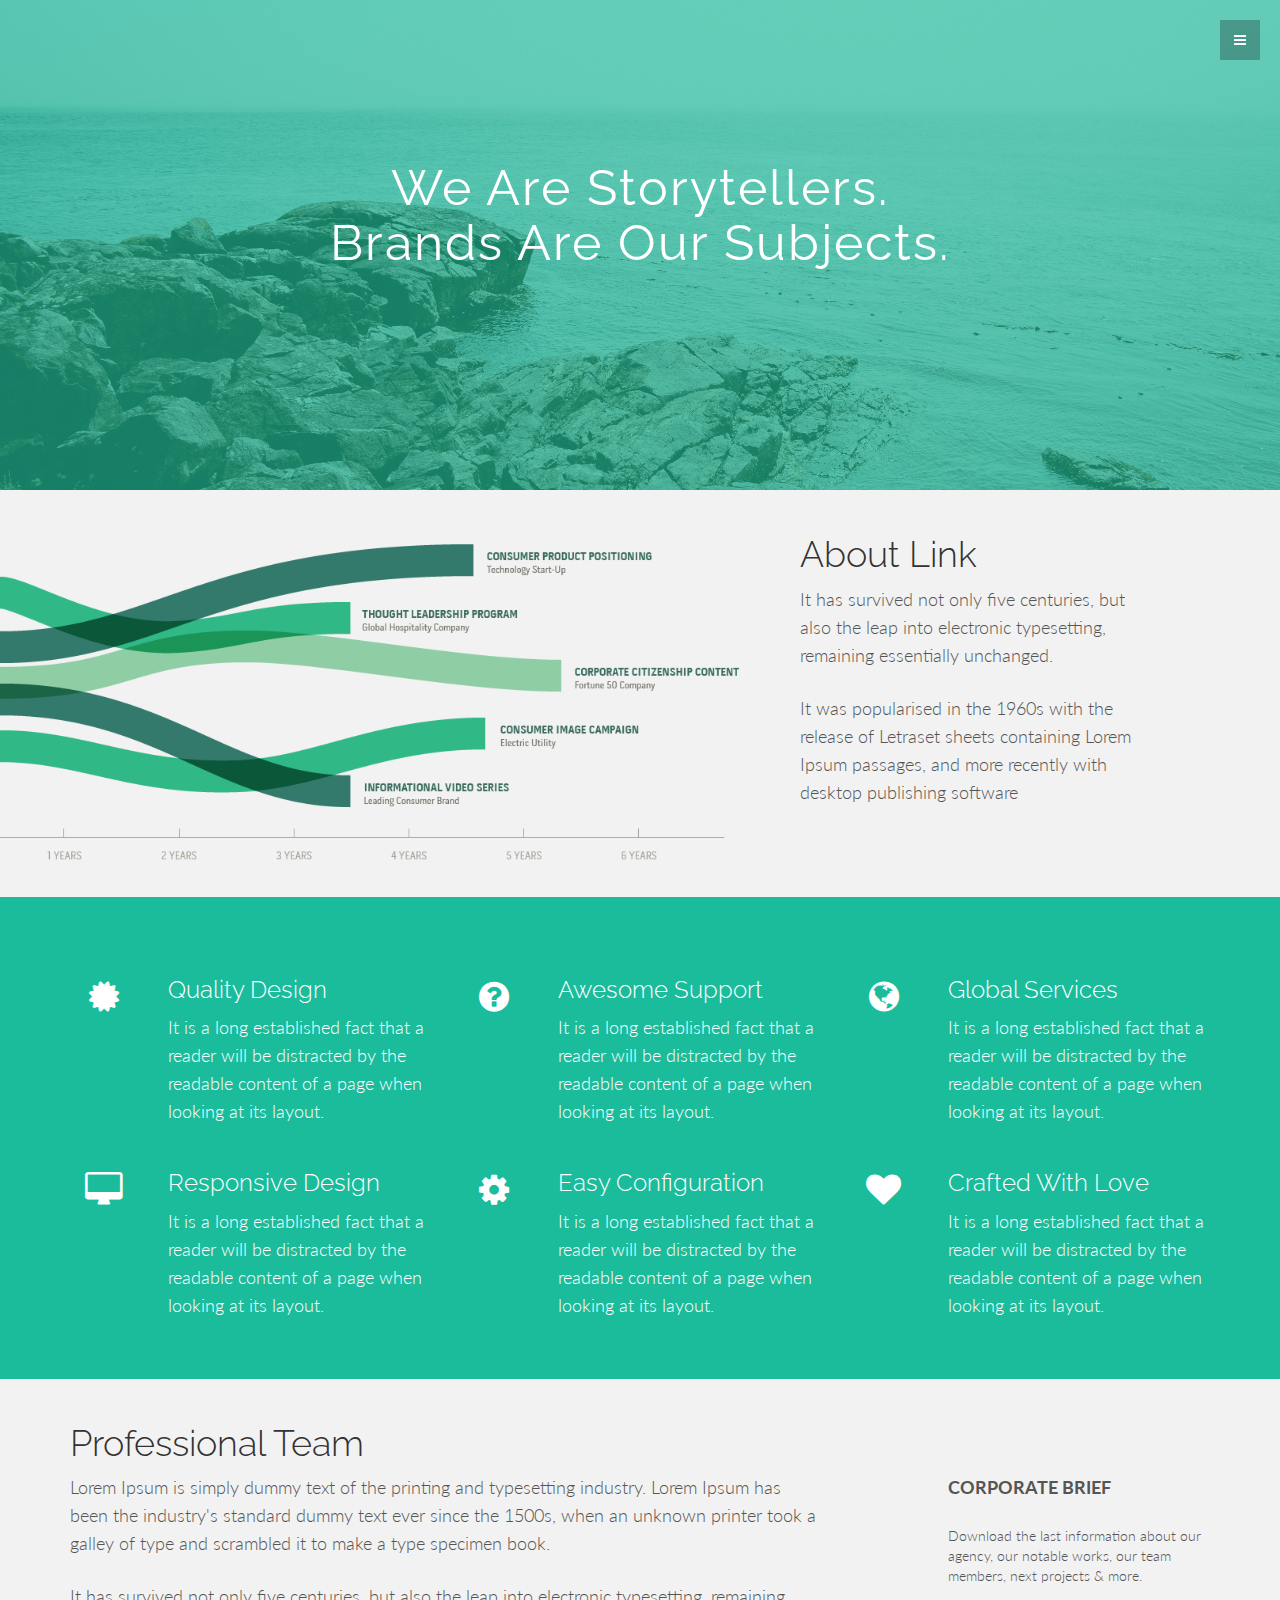
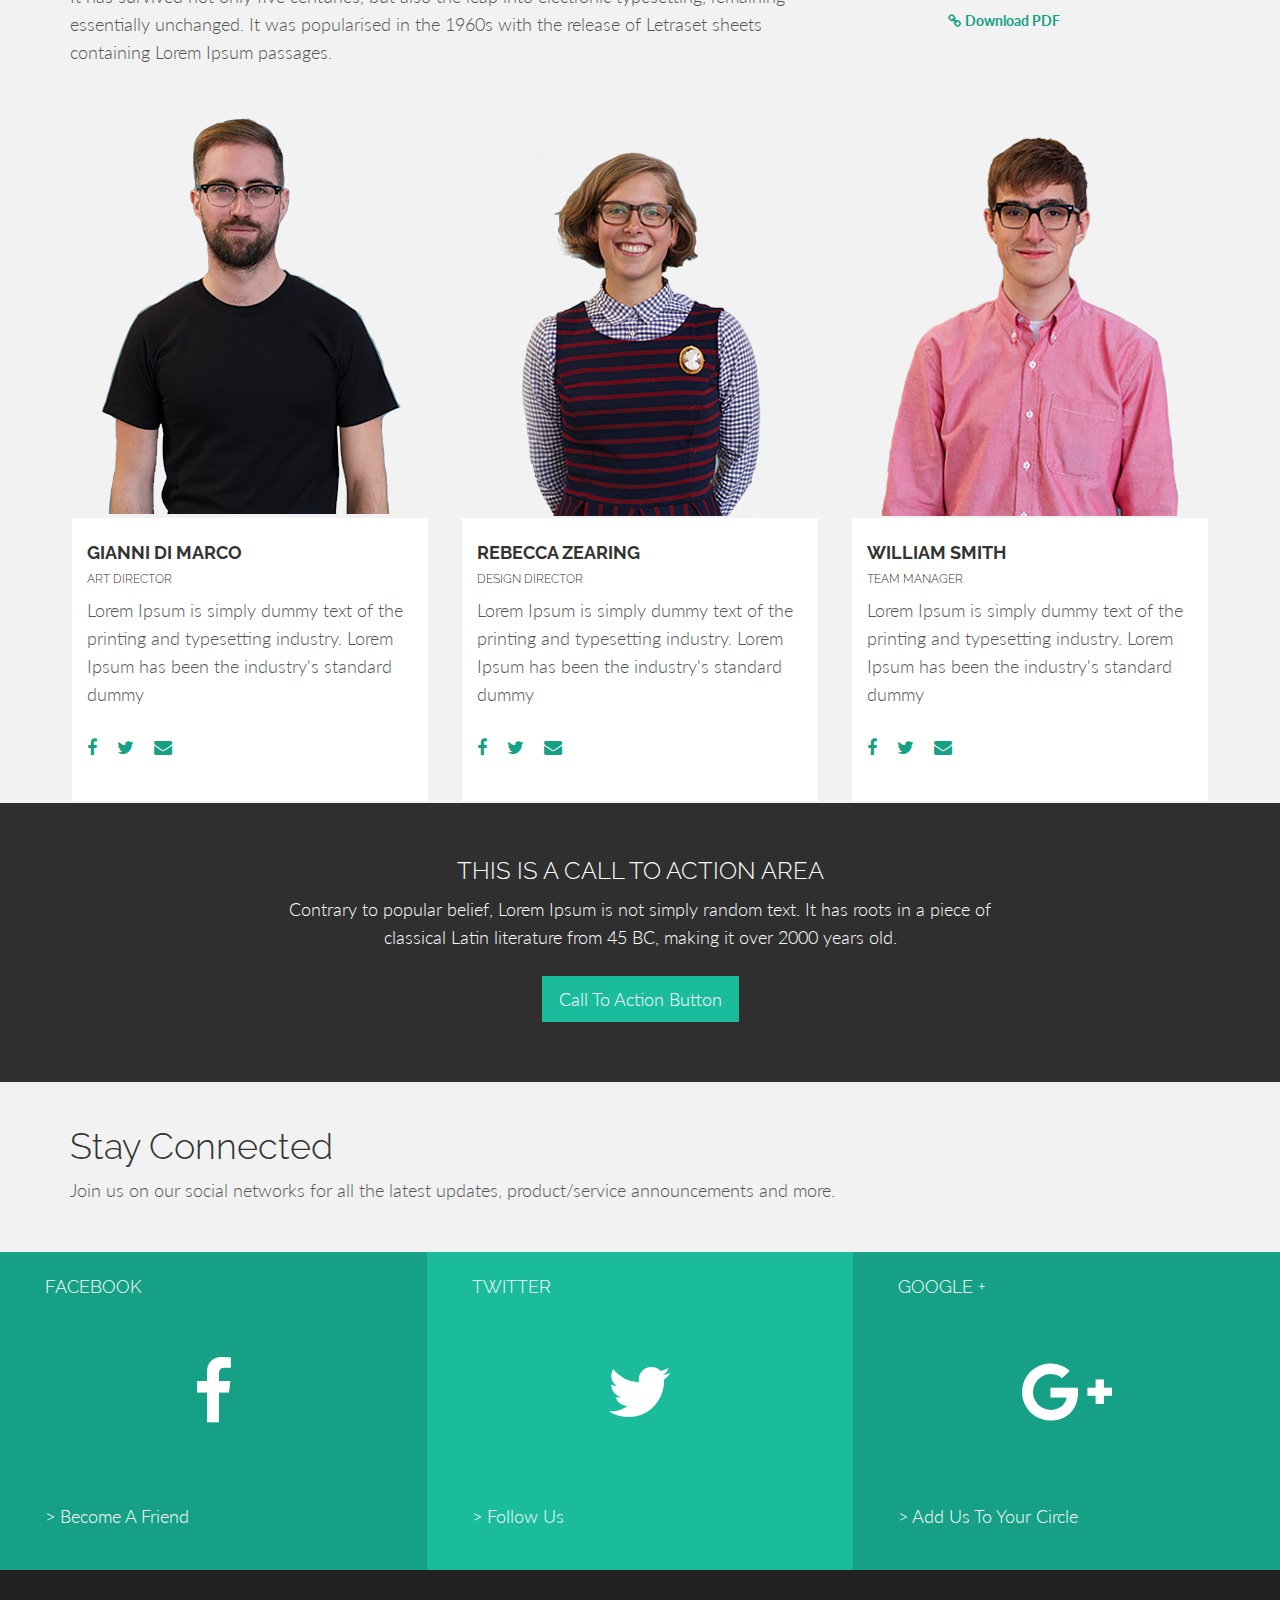
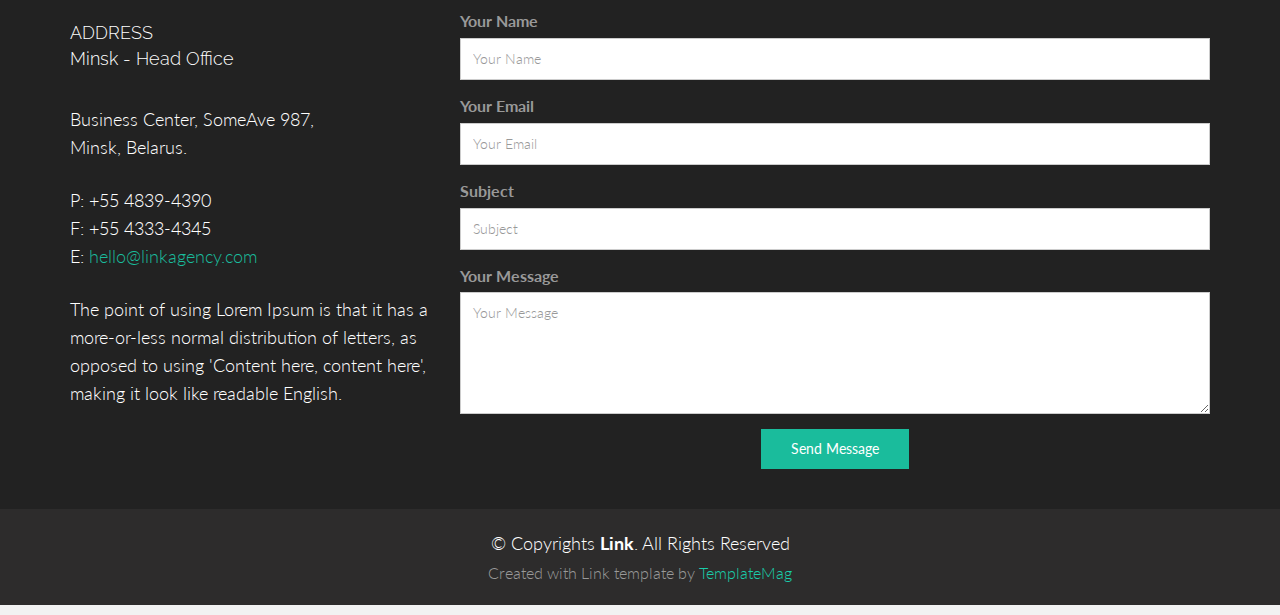
==== about.html @ 1af66af8 "テンプレート" ====
<!DOCTYPE html>
<html lang="en">
<head>
  <meta charset="utf-8">
  <title>Link - Bootstrap Agency Template</title>
  <meta content="width=device-width, initial-scale=1.0" name="viewport">
  <meta content="" name="keywords">
  <meta content="" name="description">

  <!-- Favicons -->
  <link href="img/favicon.png" rel="icon">
  <link href="img/apple-touch-icon.png" rel="apple-touch-icon">

  <!-- Google Fonts -->
  <link href="https://fonts.googleapis.com/css?family=Lato:300,400,700,300italic,400italic|Raleway:400,300,700" rel="stylesheet">

  <!-- Bootstrap CSS File -->
  <link href="lib/bootstrap/css/bootstrap.min.css" rel="stylesheet">

  <!-- Libraries CSS Files -->
  <link href="lib/font-awesome/css/font-awesome.min.css" rel="stylesheet">

  <!-- Main Stylesheet File -->
  <link href="css/style.css" rel="stylesheet">

  <!-- =======================================================
    Template Name: Link
    Template URL: https://templatemag.com/link-bootstrap-agency-template/
    Author: TemplateMag.com
    License: https://templatemag.com/license/
  ======================================================= -->
</head>

<body>

  <!-- Menu -->
  <nav class="menu" id="theMenu">
    <div class="menu-wrap">
      <h1 class="logo"><a href="index.html#home">LINK</a></h1>
      <i class="fa fa-arrow-right menu-close"></i>
      <a href="index.html">Home</a>
      <a href="services.html">Services</a>
      <a href="portfolio.html">Portfolio</a>
      <a href="about.html">About</a>
      <a href="#contact" class="smoothscroll">Contact</a>
      <a href="#"><i class="fa fa-facebook"></i></a>
      <a href="#"><i class="fa fa-twitter"></i></a>
      <a href="#"><i class="fa fa-dribbble"></i></a>
      <a href="#"><i class="fa fa-envelope"></i></a>
    </div>

    <!-- Menu button -->
    <div id="menuToggle"><i class="fa fa-bars"></i></div>
  </nav>

  <!-- MAIN IMAGE SECTION -->
  <div id="aboutwrap">
    <div class="container">
      <div class="row">
        <div class="col-lg-8 col-lg-offset-2">
          <h2>We Are Storytellers.<br/>
						Brands Are Our Subjects.
					</h2>
        </div>
      </div>
      <!-- row -->
    </div>
    <!-- /container -->
  </div>
  <!-- /aboutwrap -->

  <!-- CHART IMAGE SECTION -->
  <div id="chartwrap">
    <div class="container">
      <div class="row mt">
        <div class="col-lg-8 chart hidden-sm hidden-xs">
          <img class="img-responsive" src="img/chart.png" alt="">
        </div>
        <!-- col-lg-8 -->

        <div class="col-lg-4">
          <h1>About Link</h1>
          <p>It has survived not only five centuries, but also the leap into electronic typesetting, remaining essentially unchanged.</p>
          <p>It was popularised in the 1960s with the release of Letraset sheets containing Lorem Ipsum passages, and more recently with desktop publishing software</p>
        </div>
        <!-- col-lg-4 -->
      </div>
      <!-- /row -->
    </div>
    <!-- /.container -->
  </div>
  <!-- chartwrap -->

  <!-- SERVICES SECTION -->
  <div id="services">
    <div class="container">
      <div class="row mt">
        <!-- Srvice 1 -->
        <div class="col-lg-1 centered">
          <i class="fa fa-certificate"></i>
        </div>
        <div class="col-lg-3">
          <h3>Quality Design</h3>
          <p>It is a long established fact that a reader will be distracted by the readable content of a page when looking at its layout.</p>
        </div>

        <!-- Srvice 2 -->
        <div class="col-lg-1 centered">
          <i class="fa fa-question-circle"></i>
        </div>
        <div class="col-lg-3">
          <h3>Awesome Support</h3>
          <p>It is a long established fact that a reader will be distracted by the readable content of a page when looking at its layout.</p>
        </div>

        <!-- Srvice 3 -->
        <div class="col-lg-1 centered">
          <i class="fa fa-globe"></i>
        </div>
        <div class="col-lg-3">
          <h3>Global Services</h3>
          <p>It is a long established fact that a reader will be distracted by the readable content of a page when looking at its layout.</p>
        </div>

        <!-- Srvice 4 -->
        <div class="col-lg-1 centered">
          <i class="fa fa-desktop"></i>
        </div>
        <div class="col-lg-3">
          <h3>Responsive Design</h3>
          <p>It is a long established fact that a reader will be distracted by the readable content of a page when looking at its layout.</p>
        </div>

        <!-- Srvice 5 -->
        <div class="col-lg-1 centered">
          <i class="fa fa-cog"></i>
        </div>
        <div class="col-lg-3">
          <h3>Easy Configuration</h3>
          <p>It is a long established fact that a reader will be distracted by the readable content of a page when looking at its layout.</p>
        </div>

        <!-- Srvice 6 -->
        <div class="col-lg-1 centered">
          <i class="fa fa-heart"></i>
        </div>
        <div class="col-lg-3">
          <h3>Crafted With Love</h3>
          <p>It is a long established fact that a reader will be distracted by the readable content of a page when looking at its layout.</p>
        </div>

      </div>
      <!-- row -->
    </div>
    <!-- container -->
  </div>
  <!-- services section -->


  <!-- TEAM INTRODUCTION -->
  <div class="container">
    <div class="row mt">
      <div class="col-lg-8">
        <h1>Professional Team</h1>
      </div>
      <div class="col-lg-4"></div>
    </div>
    <!-- row -->
    <div class="row">
      <div class="col-lg-8">
        <p>Lorem Ipsum is simply dummy text of the printing and typesetting industry. Lorem Ipsum has been the industry's standard dummy text ever since the 1500s, when an unknown printer took a galley of type and scrambled it to make a type specimen book.</p>
        <p>It has survived not only five centuries, but also the leap into electronic typesetting, remaining essentially unchanged. It was popularised in the 1960s with the release of Letraset sheets containing Lorem Ipsum passages.</p>
      </div>
      <div class="col-lg-3 col-lg-offset-1">
        <p><b>CORPORATE BRIEF</b></p>
        <p class="tm">Download the last information about our agency, our notable works, our team members, next projects & more.</p>
        <p class="tm"><a href="#"><i class="fa fa-link"></i> <b>Download PDF</b></a></p>
      </div>
    </div>

  </div>
  <!-- container -->

  <!-- TEAM MEMBERS -->
  <div class="container">
    <div class="row mt centered">
      <div class="col-lg-4">
        <img src="img/team/gianni.png" alt="Gianni">
        <div class="cardinfo">
          <h4><b>GIANNI DI MARCO</b></h4>
          <h6>ART DIRECTOR</h6>
          <p>Lorem Ipsum is simply dummy text of the printing and typesetting industry. Lorem Ipsum has been the industry's standard dummy</p>
          <p><a href="#"><i class="fa fa-facebook"></i></a><a href="#"><i class="fa fa-twitter"></i></a><a href="#"><i class="fa fa-envelope"></i></a></p>
        </div>
      </div>
      <div class="col-lg-4">
        <img src="img/team/rebecca.png" alt="Rebecca">
        <div class="cardinfo">
          <h4><b>REBECCA ZEARING</b></h4>
          <h6>DESIGN DIRECTOR</h6>
          <p>Lorem Ipsum is simply dummy text of the printing and typesetting industry. Lorem Ipsum has been the industry's standard dummy</p>
          <p><a href="#"><i class="fa fa-facebook"></i></a><a href="#"><i class="fa fa-twitter"></i></a><a href="#"><i class="fa fa-envelope"></i></a></p>
        </div>
      </div>
      <div class="col-lg-4">
        <img src="img/team/william.png" alt="Gianni">
        <div class="cardinfo">
          <h4><b>WILLIAM SMITH</b></h4>
          <h6>TEAM MANAGER</h6>
          <p>Lorem Ipsum is simply dummy text of the printing and typesetting industry. Lorem Ipsum has been the industry's standard dummy</p>
          <p><a href="#"><i class="fa fa-facebook"></i></a><a href="#"><i class="fa fa-twitter"></i></a><a href="#"><i class="fa fa-envelope"></i></a></p>
        </div>
      </div>
    </div>
    <!-- row -->
  </div>
  <!-- container -->




  <!-- CALL TO ACTION -->
  <div id="call">
    <div class="container">
      <div class="row">
        <h3>THIS IS A CALL TO ACTION AREA</h3>
        <div class="col-lg-8 col-lg-offset-2">
          <p>Contrary to popular belief, Lorem Ipsum is not simply random text. It has roots in a piece of classical Latin literature from 45 BC, making it over 2000 years old.</p>
          <p><button type="button" class="btn btn-green btn-lg">Call To Action Button</button></p>
        </div>
      </div>
      <!-- row -->
    </div>
    <!-- container -->
  </div>
  <!-- Call to action -->

  <div class="container">
    <div class="row mt">
      <div class="col-lg-12">
        <h1>Stay Connected</h1>
        <p>Join us on our social networks for all the latest updates, product/service announcements and more.</p>
        <br>
      </div>
      <!-- col-lg-12 -->
    </div>
    <!-- row -->
  </div>
  <!-- container -->


  <!-- SOCIAL FOOTER --->
  <section id="contact"></section>
  <div id="sf">
    <div class="container">
      <div class="row">
        <div class="col-lg-4 dg">
          <h4 class="ml">FACEBOOK</h4>
          <p class="centered"><a href="#"><i class="fa fa-facebook"></i></a></p>
          <p class="ml">> Become A Friend</p>
        </div>
        <div class="col-lg-4 lg">
          <h4 class="ml">TWITTER</h4>
          <p class="centered"><a href="#"><i class="fa fa-twitter"></i></a></p>
          <p class="ml">> Follow Us</p>
        </div>
        <div class="col-lg-4 dg">
          <h4 class="ml">GOOGLE +</h4>
          <p class="centered"><a href="#"><i class="fa fa-google-plus"></i></a></p>
          <p class="ml">> Add Us To Your Circle</p>
        </div>
      </div>
      <!-- row -->
    </div>
    <!-- container -->
  </div>
  <!-- Social Footer -->

  <!-- CONTACT FOOTER --->
  <div id="contact-wrap">

    <div class="container">
      <div class="row">

        <div class="col-md-4">
          <h4>ADDRESS<br/>Minsk - Head Office</h4>
          <br>
          <p>
            Business Center, SomeAve 987,<br/> Minsk, Belarus.
          </p>
          <p>
            P: +55 4839-4390<br/> F: +55 4333-4345<br/> E: <a href="mailto:#">hello@linkagency.com</a>
          </p>
          <p>The point of using Lorem Ipsum is that it has a more-or-less normal distribution of letters, as opposed to using 'Content here, content here', making it look like readable English.</p>
        </div>

        <div class="col-md-8">

          <form class="contact-form php-mail-form" role="form" action="contactform/contactform.php" method="POST">

            <div class="form-group">
              <label for="contact-name">Your Name</label>
              <input type="name" name="name" class="form-control" id="contact-name" placeholder="Your Name" data-rule="minlen:4" data-msg="Please enter at least 4 chars" >
              <div class="validate"></div>
            </div>
            <div class="form-group">
              <label for="contact-email">Your Email</label>
              <input type="email" name="email" class="form-control" id="contact-email" placeholder="Your Email" data-rule="email" data-msg="Please enter a valid email">
              <div class="validate"></div>
            </div>
            <div class="form-group">
              <label for="contact-subject">Subject</label>
              <input type="text" name="subject" class="form-control" id="contact-subject" placeholder="Subject" data-rule="minlen:4" data-msg="Please enter at least 8 chars of subject">
              <div class="validate"></div>
            </div>

            <div class="form-group">
              <label for="contact-message">Your Message</label>
              <textarea class="form-control" name="message" id="contact-message" placeholder="Your Message" rows="5" data-rule="required" data-msg="Please write something for us"></textarea>
              <div class="validate"></div>
            </div>

            <div class="loading"></div>
            <div class="error-message"></div>
            <div class="sent-message">Your message has been sent. Thank you!</div>

            <div class="form-send">
              <button type="submit" class="btn btn-large">Send Message</button>
            </div>

          </form>

        </div>
      </div>
        <!-- row -->
    </div>
    <!-- container -->
  </div>
  <!-- Contact Footer -->

  <div id="copyrights">
    <div class="container">
      <p>
        &copy; Copyrights <strong>Link</strong>. All Rights Reserved
      </p>
      <div class="credits">
        <!--
          You are NOT allowed to delete the credit link to TemplateMag with free version.
          You can delete the credit link only if you bought the pro version.
          Buy the pro version with working PHP/AJAX contact form: https://templatemag.com/link-bootstrap-agency-template/
          Licensing information: https://templatemag.com/license/
        -->
        Created with Link template by <a href="https://templatemag.com/">TemplateMag</a>
      </div>
    </div>
  </div>

  <!-- JavaScript Libraries -->
  <script src="lib/jquery/jquery.min.js"></script>
  <script src="lib/bootstrap/js/bootstrap.min.js"></script>
  <script src="lib/php-mail-form/validate.js"></script>
  <script src="lib/easing/easing.min.js"></script>
  <script src="lib/animonscroll/animonscroll.js"></script>
  <script src="lib/modernizr/modernizr.custom.js"></script>
  <script src="lib/masonry/masonry.min.js"></script>
  <script src="lib/classie/classie.js"></script>
  <script src="lib/imagesloaded/imagesloaded.js"></script>

  <!-- Template Main Javascript File -->
  <script src="js/main.js"></script>

</body>
</html>
---- css/style.css ----
/**
* Template Name: Link
* Template URL: https://templatemag.com/link-bootstrap-agency-template/
* Author: TemplateMag.com
* License: https://templatemag.com/license/
*/

body {
  background-color: #f2f2f2;
  font-family: Lato;
  font-weight: 300;
  font-size: 16px;
  color: #555;
  -webkit-font-smoothing: antialiased;
  -webkit-overflow-scrolling: touch;
}

h1, h2, h3, h4, h5, h6 {
  font-family: Raleway;
  font-weight: 300;
  color: #333;
}

p {
  line-height: 28px;
  margin-bottom: 25px;
  font-size: 18px;
}

.centered {
  text-align: center;
}

.goright {
  text-align: right;
}

.mt {
  padding-top: 25px;
}

a {
  color: #16a085;
  word-wrap: break-word;
  -webkit-transition: color .1s ease-in, background .1s ease-in;
  -moz-transition: color .1s ease-in, background .1s ease-in;
  -ms-transition: color .1s ease-in, background .1s ease-in;
  -o-transition: color .1s ease-in, background .1s ease-in;
  transition: color .1s ease-in, background .1s ease-in;
}

a:hover, a:focus {
  color: #7b7b7b;
  text-decoration: none;
  outline: 0;
}

a:before, a:after {
  -webkit-transition: color .1s ease-in, background .1s ease-in;
  -moz-transition: color .1s ease-in, background .1s ease-in;
  -ms-transition: color .1s ease-in, background .1s ease-in;
  -o-transition: color .1s ease-in, background .1s ease-in;
  transition: color .1s ease-in, background .1s ease-in;
}

hr {
  display: block;
  height: 1px;
  border: 0;
  border-top: 1px solid #ccc;
  margin: 1em 0;
  padding: 0;
}

.btn {
  border-radius: 0;
}

.btn-green {
  color: #fff;
  background-color: #1abc9c;
  border-color: #1abc9c;
  font-weight: 300;
}

.btn-green:hover, .btn-green:focus, .btn-green:active, .btn-green.active, .open .dropdown-toggle.btn-green {
  color: #fff;
  background-color: #16a085;
  border-color: #16a085;
  font-weight: 300;
}

.tm {
  font-size: 14px;
  line-height: 20px;
}

.menu {
  position: fixed;
  right: -200px;
  width: 260px;
  height: 100%;
  top: 0;
  z-index: 10;
  text-align: left;
}

.menu.menu-open {
  right: 0;
}

.menu-wrap {
  position: absolute;
  top: 0;
  left: 60px;
  background: #1a1a1a;
  width: 200px;
  height: 100%
}

.menu h1.logo a {
  font-family: Raleway, Helvetica, Arial, sans-serif;
  font-size: 16px;
  font-weight: 800;
  letter-spacing: .15em;
  line-height: 40px;
  text-transform: uppercase;
  color: #fff;
  margin-top: 20px;
}

.menu h1.logo a:hover {
  color: #1abc9c;
}

.menu img.logo {
  margin: 20px 0;
  max-width: 160px;
}

.menu a {
  margin-left: 20px;
  color: gray;
  display: block;
  font-size: 12px;
  font-weight: 700;
  line-height: 40px;
  letter-spacing: .1em;
  text-transform: uppercase;
}

.menu a:hover {
  color: #fff;
}

.menu a:active {
  color: #fff;
}

.menu a>i {
  float: left;
  display: inline-block;
  vertical-align: middle;
  text-align: left;
  width: 25px;
  font-size: 14px;
  line-height: 40px;
  margin: 25px 2px;
}

.menu-close {
  cursor: pointer;
  display: block;
  position: absolute;
  font-size: 14px;
  color: gray;
  width: 40px;
  height: 40px;
  line-height: 40px;
  top: 20px;
  right: 5px;
  -webkit-transition: all .1s ease-in-out;
  -moz-transition: all .1s ease-in-out;
  -ms-transition: all .1s ease-in-out;
  -o-transition: all .1s ease-in-out;
  transition: all .1s ease-in-out;
}

.menu-close:hover {
  color: #fff;
  -webkit-transition: all .1s ease-in-out;
  -moz-transition: all .1s ease-in-out;
  -ms-transition: all .1s ease-in-out;
  -o-transition: all .1s ease-in-out;
  transition: all .1s ease-in-out;
}

.body-push {
  overflow-x: hidden;
  position: relative;
  left: 0;
}

.body-push-toright {
  left: 200px;
}

.body-push-toleft {
  left: -200px;
}

.menu, .body-push {
  -webkit-transition: all .3s ease;
  -moz-transition: all .3s ease;
  -ms-transition: all .3s ease;
  -o-transition: all .3s ease;
  transition: all .3s ease;
}

#menuToggle {
  position: absolute;
  top: 20px;
  left: 0;
  z-index: 11;
  display: block;
  text-align: center;
  font-size: 14px;
  color: #fff;
  width: 40px;
  height: 40px;
  line-height: 40px;
  cursor: pointer;
  background: rgba(0, 0, 0, .25);
  -webkit-transition: all .1s ease-in-out;
  -moz-transition: all .1s ease-in-out;
  -ms-transition: all .1s ease-in-out;
  -o-transition: all .1s ease-in-out;
  transition: all .1s ease-in-out;
}

#menuToggle:hover {
  color: #fff;
  background: rgba(0, 0, 0, .2);
  -webkit-transition: all .1s ease-in-out;
  -moz-transition: all .1s ease-in-out;
  -ms-transition: all .1s ease-in-out;
  -o-transition: all .1s ease-in-out;
  transition: all .1s ease-in-out;
}

#headerwrap {
  background: url(../img/header-bg1.jpg) no-repeat center top;
  margin-top: -10px;
  padding-top: 20px;
  text-align: center;
  background-attachment: relative;
  background-position: center center;
  min-height: 750px;
  width: 100%;
  -webkit-background-size: 100%;
  -moz-background-size: 100%;
  -o-background-size: 100%;
  background-size: 100%;
  -webkit-background-size: cover;
  -moz-background-size: cover;
  -o-background-size: cover;
  background-size: cover;
}

#headerwrap h1 {
  margin-top: 130px;
  color: #fff;
  font-size: 140px;
  font-weight: 700;
  letter-spacing: 3px;
}

#headerwrap h2 {
  color: #fff;
  font-size: 50px;
  font-weight: 100;
  letter-spacing: 2px;
}

#headerwrap i {
  font-size: 35px;
  color: #fff;
}

#headerwrap .spacer {
  margin-top: 220px;
}

#mapwrap {
  margin: 0;
  padding: 0;
}

#serviceswrap {
  background: url(../img/services-bg.jpg) no-repeat center top;
  margin-top: -10px;
  padding-top: 20px;
  text-align: center;
  background-attachment: relative;
  background-position: center center;
  min-height: 500px;
  width: 100%;
  -webkit-background-size: 100%;
  -moz-background-size: 100%;
  -o-background-size: 100%;
  background-size: 100%;
  -webkit-background-size: cover;
  -moz-background-size: cover;
  -o-background-size: cover;
  background-size: cover;
}

#serviceswrap h2 {
  color: #fff;
  font-size: 50px;
  font-weight: 400;
  letter-spacing: 2px;
  margin-top: 150px;
}

#aboutwrap {
  background: url(../img/about-bg.jpg) no-repeat center top;
  margin-top: -10px;
  padding-top: 20px;
  text-align: center;
  background-attachment: relative;
  background-position: center center;
  min-height: 500px;
  width: 100%;
  -webkit-background-size: 100%;
  -moz-background-size: 100%;
  -o-background-size: 100%;
  background-size: 100%;
  -webkit-background-size: cover;
  -moz-background-size: cover;
  -o-background-size: cover;
  background-size: cover;
}

#aboutwrap h2 {
  color: #fff;
  font-size: 50px;
  font-weight: 400;
  letter-spacing: 2px;
  margin-top: 150px;
}

#portwrap {
  background: url(../img/portfolio-bg.jpg) no-repeat center top;
  margin-top: -10px;
  padding-top: 20px;
  text-align: center;
  background-attachment: relative;
  background-position: center center;
  min-height: 500px;
  width: 100%;
  -webkit-background-size: 100%;
  -moz-background-size: 100%;
  -o-background-size: 100%;
  background-size: 100%;
  -webkit-background-size: cover;
  -moz-background-size: cover;
  -o-background-size: cover;
  background-size: cover;
}

#portwrap h2 {
  color: #fff;
  font-size: 50px;
  font-weight: 400;
  letter-spacing: 2px;
  margin-top: 150px;
}

#sp {
  background: #2f2f2f;
  padding-top: 35px;
  padding-bottom: 35px;
}

#sp h2 {
  color: #fff;
}

#sp-standout {
  background: url(../img/sp-standout-bg.jpg) no-repeat center top;
  margin-top: -10px;
  padding-top: 20px;
  text-align: center;
  background-attachment: relative;
  background-position: center center;
  min-height: 500px;
  width: 100%;
  -webkit-background-size: 100%;
  -moz-background-size: 100%;
  -o-background-size: 100%;
  background-size: 100%;
  -webkit-background-size: cover;
  -moz-background-size: cover;
  -o-background-size: cover;
  background-size: cover;
}

#portfolio {
  width: 100%
}

#services {
  background: #1abc9c;
  margin-top: 25px;
  padding-top: 35px;
  padding-bottom: 35px;
}

#services h3 {
  color: #fff;
}

#services p {
  color: #fff;
}

#services i {
  color: #fff;
  font-size: 35px;
  margin-top: 22px;
}

#lg {
  background: #ebebeb;
  padding-top: 50px;
  padding-bottom: 50px;
  text-align: center;
}

#lg .desc {
  text-align: left;
}

#call {
  background: #2f2f2f;
  padding-top: 35px;
  padding-bottom: 35px;
  text-align: center;
}

#call h3 {
  color: #fff;
}

#call p {
  color: #fff;
}

#sf {
  display: block;
  width: 100%
}

#sf .container {
  width: 100%
}

#sf .col-lg-4 {
  margin: 0;
  padding: 15px;
}

#sf .lg {
  background-color: #1abc9c;
}

#sf .dg {
  background-color: #16a085;
}

#sf h4 {
  color: #fff;
}

#sf p {
  color: #fff;
}

#sf .ml {
  margin-left: 30px;
}

#sf i {
  font-size: 70px;
  color: #fff;
  text-align: center;
  margin-top: 50px;
  margin-bottom: 50px;
}

#cf {
  background: #2f2f2f;
}

#cf h4 {
  color: #fff;
  margin-left: 15px;
  margin-top: 15px;
}

#cf p {
  color: #fff;
  font-size: 15px;
  line-height: 18px;
  margin-left: 15px;
}

#cf .container {
  width: 100%
}

#cf .col-lg-8 {
  margin: 0;
  padding: 0;
}

.process {
  max-width: 69em;
  list-style: none;
  margin: 30px auto;
  padding: 0;
}

.process li {
  display: block;
  float: left;
  padding: 1px;
  width: 100%;
  opacity: 0;
}

.process li.shown, .no-js .process li, .no-cssanimations .process li {
  opacity: 1;
}

.process li a, .process li img {
  outline: 0;
  border: 0;
  display: block;
  max-width: 100%
}

.process.effect-2 li.animate {
  -webkit-transform: translateY(200px);
  -moz-transform: translateY(200px);
  transform: translateY(200px);
  -webkit-animation: moveUp .65s ease forwards;
  -moz-animation: moveUp .65s ease forwards;
  animation: moveUp .65s ease forwards;
}

@-webkit-keyframes moveUp {
  to {
    -webkit-transform: translateY(0);
    opacity: 1;
  }
}

@-moz-keyframes moveUp {
  to {
    -moz-transform: translateY(0);
    opacity: 1;
  }
}

@keyframes moveUp {
  to {
    transform: translateY(0);
    opacity: 1;
  }
}

#chartwrap {
  width: 100%
}

#chartwrap .container {
  margin-left: 0;
  padding-left: 0;
}

#chartwrap h1, #chartwrap p {
  margin-left: 10px;
}

.cardinfo {
  background: #fff;
  padding: 15px;
  margin: 2px;
  text-align: left;
}

.cardinfo i {
  font-size: 18px;
  padding-right: 20px;
}

.grid {
  max-width: 69em;
  list-style: none;
  margin: 30px auto;
  padding: 0;
}

.grid li {
  display: block;
  float: left;
  padding: 7px;
  width: 33%;
  opacity: 0;
}

.grid li.shown, .no-js .grid li, .no-cssanimations .grid li {
  opacity: 1;
}

.grid li a, .grid li img {
  outline: 0;
  border: 0;
  display: block;
  max-width: 100%
}

.grid img {
  opacity: .7;
}

.grid img:hover {
  opacity: 1;
}

.grid.effect-2 li.animate {
  -webkit-transform: translateY(200px);
  -moz-transform: translateY(200px);
  transform: translateY(200px);
  -webkit-animation: moveUp .65s ease forwards;
  -moz-animation: moveUp .65s ease forwards;
  animation: moveUp .65s ease forwards;
}

@-webkit-keyframes moveUp {
  to {
    -webkit-transform: translateY(0);
    opacity: 1;
  }
}

@-moz-keyframes moveUp {
  to {
    -moz-transform: translateY(0);
    opacity: 1;
  }
}

@keyframes moveUp {
  to {
    transform: translateY(0);
    opacity: 1;
  }
}

/* Contact Form */

#contact-wrap {
  background: #222;
  padding: 40px 0;
  color: #fff;
}

#contact-wrap h4 {
  color: #fff;
  line-height: 26px;
}

#contact-wrap a {
  color: #1abc9c;
}
.contact-form {

}

.contact-form label {
   color: #999;
}

.contact-form input, .contact-form textarea {
  padding: 10px 12px;
  border-radius: 0;
  box-shadow: none;
  font-size: 14px;
  height: auto;
}

.contact-form .form-send {
  text-align: center;
}

.contact-form .form-send button  {
  background: #1abc9c;
  border: 0;
  padding: 10px 30px;
  color: #fff;
  transition: 0.4s;
  cursor: pointer;
}

.contact-form .form-send button:hover {
  background: #19cdaa;
}

.contact-form .validate {
  display: none;
  color: red;
  margin: 0 0 15px 0;
  font-weight: 400;
  font-size: 13px;
}

.contact-form .loading {
  display: none;
  color: #555;
  background: #fff;
  text-align: center;
  padding: 15px;
  margin: 15px 0;
}

.contact-form .loading:before {
  content: "";
  display: inline-block;
  border-radius: 50%;
  width: 24px;
  height: 24px;
  border: 3px solid #18d26e;
  border-top-color: #eee;
  -webkit-animation: animate-loading 1s linear infinite;
  animation: animate-loading 1s linear infinite;
}

@-webkit-keyframes animate-loading {
  0% {
    -webkit-transform: rotate(0deg);
    transform: rotate(0deg);
  }

  100% {
    -webkit-transform: rotate(360deg);
    transform: rotate(360deg);
  }
}

@keyframes animate-loading {
  0% {
    -webkit-transform: rotate(0deg);
    transform: rotate(0deg);
  }

  100% {
    -webkit-transform: rotate(360deg);
    transform: rotate(360deg);
  }
}

.contact-form .error-message {
  display: none;
  color: #fff;
  background: #ed3c0d;
  text-align: center;
  padding: 15px;
  font-weight: 600;
  margin: 15px 0;
}

.contact-form .sent-message {
  display: none;
  color: #fff;
  background: #18d26e;
  text-align: center;
  padding: 15px;
  font-weight: 600;
  margin: 15px 0;
}

/* Copyrights */

#copyrights {
  background: #2d2c2c;
  padding: 20px 0;
  text-align: center;
}

#copyrights p {
  margin-bottom: 5px;
  color: #fff;
}

#copyrights a {
  color: #19cdaa;
}

.credits {
  color: #999;
}
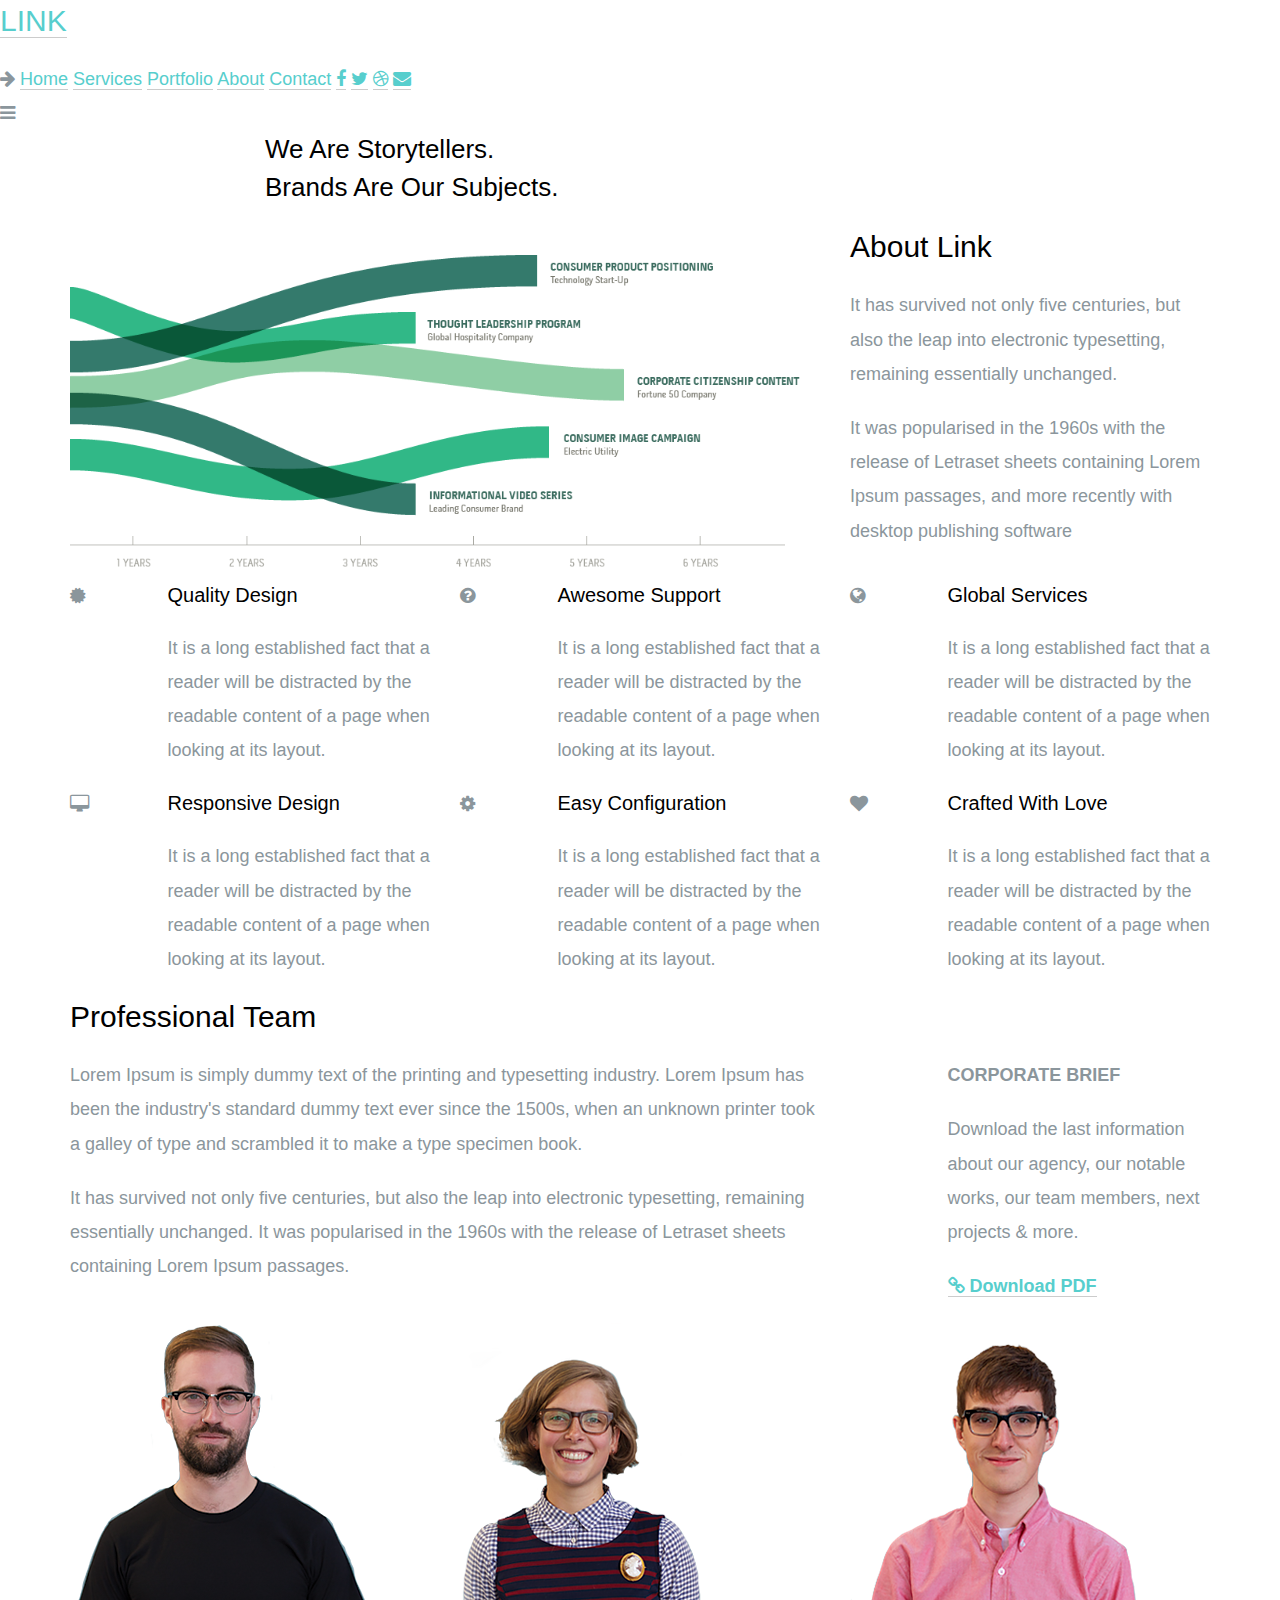
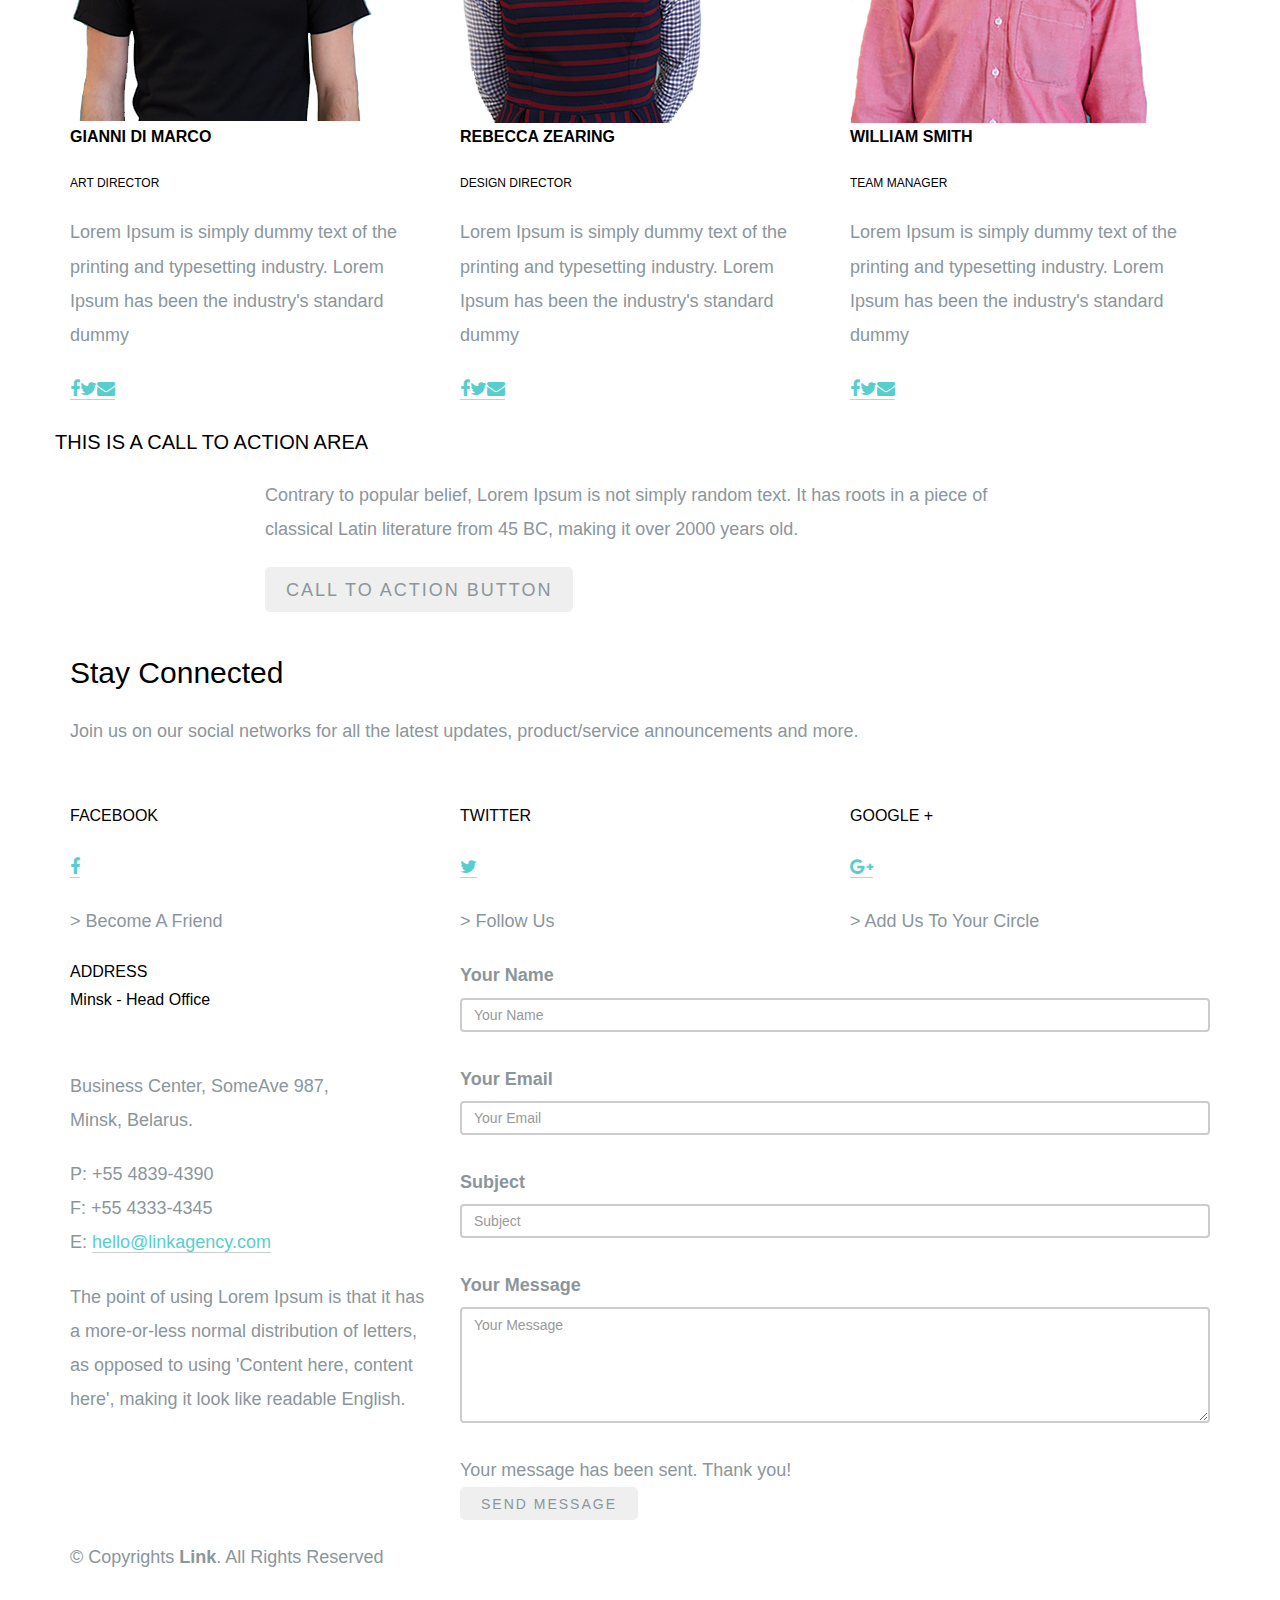
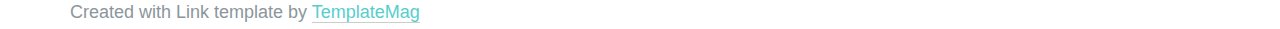
==== commit fa4ab19c: "テンプレート" ====
--- a/about.html
+++ b/about.html
@@ -74,7 +74,7 @@
     <div class="container">
       <div class="row mt">
         <div class="col-lg-8 chart hidden-sm hidden-xs">
-          <img class="img-responsive" src="img/chart.png" alt="">
+          <img class="img-responsive" src="images/chart.png" alt="">
         </div>
         <!-- col-lg-8 -->
 
--- a/css/style.css
+++ b/css/style.css
@@ -1,814 +1,1869 @@
-/**
-* Template Name: Link
-* Template URL: https://templatemag.com/link-bootstrap-agency-template/
-* Author: TemplateMag.com
-* License: https://templatemag.com/license/
+/*
+//////////////////////////////////////////////////////
+
+FREE HTML5 TEMPLATE 
+DESIGNED & DEVELOPED by FREEHTML5.CO
+
+//////////////////////////////////////////////////////
 */
+@font-face {
+  font-family: 'themify';
+  src: url("../fonts/themify/themify.eot?-fvbane");
+  src: url("../fonts/themify/themify.eot?#iefix-fvbane") format("embedded-opentype"), url("../fonts/themify/themify.woff?-fvbane") format("woff"), url("../fonts/themify/themify.ttf?-fvbane") format("truetype"), url("../fonts/themify/themify.svg?-fvbane#themify") format("svg");
+  font-weight: normal;
+  font-style: normal;
+}
+html.fh5co-overflow, body.fh5co-overflow {
+  overflow-x: auto;
+}
+html.fh5co-overflow #fh5co-header-section, html.fh5co-overflow #fh5co-main, html.fh5co-overflow #fh5co-hero, html.fh5co-overflow #fh5co-mobile-menu, html.fh5co-overflow #fh5co-footer, body.fh5co-overflow #fh5co-header-section, body.fh5co-overflow #fh5co-main, body.fh5co-overflow #fh5co-hero, body.fh5co-overflow #fh5co-mobile-menu, body.fh5co-overflow #fh5co-footer {
+  -webkit-transition: all 0.3s ease;
+  -moz-transition: all 0.3s ease;
+  -ms-transition: all 0.3s ease;
+  -o-transition: all 0.3s ease;
+  transition: all 0.3s ease;
+}
 
 body {
-  background-color: #f2f2f2;
-  font-family: Lato;
+  font-family: "Roboto", arial, sans-serif;
+  font-size: 18px;
+  line-height: 1.9;
   font-weight: 300;
+  color: #8b969c;
+}
+@media screen and (max-width: 768px) {
+  body {
+    font-size: 16px;
+    line-height: 1.5;
+  }
+}
+
+::-webkit-selection {
+  color: #ffffff;
+  background: #57cecd;
+}
+
+::-moz-selection {
+  color: #ffffff;
+  background: #57cecd;
+}
+
+::selection {
+  color: #ffffff;
+  background: #57cecd;
+}
+
+a {
+  -webkit-transition: all 0.2s ease;
+  -moz-transition: all 0.2s ease;
+  -ms-transition: all 0.2s ease;
+  -o-transition: all 0.2s ease;
+  transition: all 0.2s ease;
+  color: #57cecd;
+  border-bottom: 1px solid #ccc;
+}
+a:hover, a:focus, a:active {
+  color: #31a8a7;
+}
+a:hover, a:focus, a:active {
+  outline: none;
+  color: #2e2e2e;
+  text-decoration: none;
+  border-bottom: 1px solid #57cecd;
+}
+
+input {
+  -webkit-transition: all 0.5s ease;
+  -moz-transition: all 0.5s ease;
+  -ms-transition: all 0.5s ease;
+  -o-transition: all 0.5s ease;
+  transition: all 0.5s ease;
+}
+
+/* Heading */
+h1, .h1, h2, .h2, h3, .h3, h4, .h4, h5, .h5, h6, .h6 {
+  margin: 0 0 20px 0;
+  padding: 0;
+  color: #000000;
+}
+
+h1, .h1 {
+  font-size: 30px;
+  line-height: 42px;
+}
+
+h2, .h2 {
+  font-size: 26px;
+  line-height: 38px;
+}
+
+h3, .h3 {
+  font-size: 20px;
+  line-height: 32px;
+}
+
+h4, .h4 {
   font-size: 16px;
-  color: #555;
+  line-height: 28px;
+}
+
+h5, .h5 {
+  font-size: 14px;
+  line-height: 24px;
+}
+
+h6, .h6 {
+  font-size: 12px;
+  line-height: 24px;
+}
+
+ul, ol {
+  padding-left: 15px;
+  line-height: 26px;
+}
+ul ul, ul ol, ol ul, ol ol {
+  padding-left: 25px;
+}
+
+ul, ol, p {
+  margin: 0 0 20px 0;
+}
+
+.fh5co-serif {
+  font-family: "Crimson Text", serif;
+}
+
+.fh5co-sans-serif {
+  font-family: "Roboto", arial, sans-serif;
+}
+
+input[type="text"],
+input[type="password"],
+input[type="email"],
+input[type="search"],
+textarea {
+  -webkit-appearance: none;
+  -moz-appearance: none;
+  appearance: none;
+}
+
+@media screen and (max-width: 480px) {
+  .col-xxs-12 {
+    display: block;
+    clear: both;
+    width: 100%;
+    float: left;
+  }
+}
+/* Header */
+#fh5co-header-section {
+  position: absolute;
+  top: 0;
+  width: 100%;
+  -webkit-transition: all 0.5s ease;
+  -moz-transition: all 0.5s ease;
+  -ms-transition: all 0.5s ease;
+  -o-transition: all 0.5s ease;
+  transition: all 0.5s ease;
+  z-index: 103;
+}
+
+#fh5co-menu-logo {
+  clear: both;
+}
+
+#fh5co-quick-contacts {
+  float: right;
+  width: 100%;
+  text-align: right;
+  margin-top: 2em;
+}
+#fh5co-quick-contacts .sep {
+  padding: 0 .5em;
+  color: rgba(255, 255, 255, 0.5);
+}
+#fh5co-quick-contacts a {
+  font-size: 14px;
+  padding: 20px 10px;
+  color: white;
+}
+#fh5co-quick-contacts a > i {
+  margin-right: 10px;
+  margin-top: 5px;
+  color: white;
+}
+#fh5co-quick-contacts a:hover {
+  color: white;
+}
+
+#fh5co-logo {
+  font-size: 20px;
+  margin: .9em 0 0 0;
+  padding: 0;
+  font-weight: 700;
+}
+#fh5co-logo a {
+  border-bottom: none !important;
+  color: #ffffff;
+  letter-spacing: 3px;
+  text-transform: uppercase;
+}
+#fh5co-logo a:hover {
+  opacity: .7;
+}
+@media screen and (max-width: 768px) {
+  #fh5co-logo {
+    text-align: center;
+    margin: 0px 0 0 0;
+    float: none !important;
+  }
+}
+
+/* Superfish Override Menu */
+.sf-menu {
+  margin: 0 !important;
+}
+
+.sf-menu {
+  float: right;
+}
+
+.sf-menu ul {
+  box-shadow: none;
+  border: transparent;
+  min-width: 8em;
+  *width: 8em;
+}
+
+.sf-menu a {
+  color: rgba(0, 0, 0, 0.8);
+  color: #2d9c9b;
+  padding: .75em 1em;
+  font-weight: normal;
+  border-left: none;
+  border-top: none;
+  border-top: none;
+  text-decoration: none;
+  zoom: 1;
+  font-size: 18px;
+  border-bottom: none !important;
+}
+
+.sf-menu li,
+.sf-menu ul li,
+.sf-menu ul ul li,
+.sf-menu li:hover,
+.sf-menu li.sfHover {
+  background: transparent;
+}
+
+.sf-menu ul li a,
+.sf-menu ul ul li a {
+  text-transform: none;
+  padding: .75em 1em;
+  letter-spacing: 1px;
+}
+
+.sf-menu li:hover a,
+.sf-menu li.sfHover a,
+.sf-menu ul li:hover a,
+.sf-menu ul li.sfHover a,
+.sf-menu li.active a {
+  color: #ffffff;
+}
+
+.sf-menu ul li:hover,
+.sf-menu ul li.sfHover {
+  background: transparent;
+}
+
+.sf-menu ul li {
+  background: transparent;
+}
+
+.sf-arrows .sf-with-ul {
+  padding-right: 2.5em;
+  *padding-right: 1em;
+}
+
+.sf-arrows > li > .sf-with-ul:focus:after,
+.sf-arrows > li:hover > .sf-with-ul:after,
+.sf-arrows > .sfHover > .sf-with-ul:after {
+  border-top-color: #ccc;
+}
+
+.sf-arrows ul .sf-with-ul:after {
+  margin-top: -5px;
+  margin-right: -3px;
+  border-color: transparent;
+  border-left-color: #ccc;
+}
+
+.sf-arrows ul li > .sf-with-ul:focus:after,
+.sf-arrows ul li:hover > .sf-with-ul:after,
+.sf-arrows ul .sfHover > .sf-with-ul:after {
+  border-left-color: #ccc;
+}
+
+#fh5co-menu-wrap {
+  float: right;
+  position: relative;
+  margin-right: -20px;
+}
+#fh5co-menu-wrap .sf-menu a {
+  padding: 2em 1em;
+}
+
+#fh5co-primary-menu > li > ul li.active > a {
+  color: #57cecd !important;
+}
+#fh5co-primary-menu > li > .sf-with-ul {
+  position: relative;
+}
+#fh5co-primary-menu > li > .sf-with-ul::after {
+  border: none !important;
+  font-family: 'themify';
+  speak: none;
+  font-style: normal;
+  font-weight: normal;
+  font-variant: normal;
+  text-transform: none;
+  line-height: 1;
   -webkit-font-smoothing: antialiased;
-  -webkit-overflow-scrolling: touch;
-}
-
-h1, h2, h3, h4, h5, h6 {
-  font-family: Raleway;
+  -moz-osx-font-smoothing: grayscale;
+  position: absolute;
+  padding-top: 20px;
+  left: 50%;
+  margin-left: -7px;
+  font-size: 14px;
+  width: 100%;
+  content: "\e64b";
+  color: #2b9493;
+  -webkit-transition: all 0.2s ease;
+  -moz-transition: all 0.2s ease;
+  -ms-transition: all 0.2s ease;
+  -o-transition: all 0.2s ease;
+  transition: all 0.2s ease;
+}
+#fh5co-primary-menu > li > .sf-with-ul:hover::after {
+  padding-top: 25px;
+}
+#fh5co-primary-menu > li > ul li > .sf-with-ul:after {
+  border: none !important;
+  font-family: 'themify';
+  speak: none;
+  font-style: normal;
+  font-weight: normal;
+  font-variant: normal;
+  text-transform: none;
+  line-height: 1;
+  -webkit-font-smoothing: antialiased;
+  -moz-osx-font-smoothing: grayscale;
+  position: absolute;
+  float: right;
+  margin-right: 10px;
+  top: 13px;
+  font-size: 12px;
+  content: "\e649";
+  color: rgba(255, 255, 255, 0.5);
+}
+
+#fh5co-primary-menu .fh5co-sub-menu {
+  padding: 7px 0 3px;
+  background: rgba(0, 0, 0, 0.8);
+  -webkit-border-radius: 5px;
+  -moz-border-radius: 5px;
+  -ms-border-radius: 5px;
+  border-radius: 5px;
+}
+
+#fh5co-primary-menu .fh5co-sub-menu:before {
+  position: absolute;
+  top: -9px;
+  right: 20px;
+  width: 0;
+  height: 0;
+  content: '';
+}
+
+#fh5co-primary-menu .fh5co-sub-menu:after {
+  position: absolute;
+  top: -8px;
+  right: 21px;
+  width: 0;
+  height: 0;
+  border-right: 8px solid transparent;
+  border-bottom: 8px solid #57cecd;
+  border-bottom: 8px solid rgba(0, 0, 0, 0.8);
+  border-left: 8px solid transparent;
+  content: '';
+}
+
+#fh5co-primary-menu .fh5co-sub-menu .fh5co-sub-menu:before {
+  top: 6px;
+  right: 100%;
+}
+
+#fh5co-primary-menu .fh5co-sub-menu .fh5co-sub-menu:after {
+  top: 7px;
+  right: 100%;
+  border: none !important;
+}
+
+.site-header.has-image #primary-menu .sub-menu {
+  border-color: #ebebeb;
+  box-shadow: 0 0 0 1px rgba(0, 0, 0, 0.19);
+}
+.site-header.has-image #primary-menu .sub-menu:before {
+  display: none;
+}
+
+#fh5co-primary-menu .fh5co-sub-menu a {
+  letter-spacing: 0;
+  padding: 0 15px;
+  font-size: 14px;
+  line-height: 26px;
+  color: #ffffff !important;
+  text-transform: none;
+  background: none;
+}
+#fh5co-primary-menu .fh5co-sub-menu a:hover {
+  color: #57cecd !important;
+}
+
+.fh5co-nav-toggle {
+  width: 25px;
+  height: 25px;
+  cursor: pointer;
+  text-decoration: none;
+}
+.fh5co-nav-toggle.active i::before, .fh5co-nav-toggle.active i::after {
+  background: #2e2e2e;
+}
+.fh5co-nav-toggle:hover, .fh5co-nav-toggle:focus, .fh5co-nav-toggle:active {
+  outline: none;
+  border-bottom: none !important;
+}
+.fh5co-nav-toggle i {
+  position: relative;
+  display: inline-block;
+  width: 25px;
+  height: 3px;
+  color: #252525;
+  font: bold 14px/.4 Helvetica;
+  text-transform: uppercase;
+  text-indent: -55px;
+  background: #252525;
+  transition: all .2s ease-out;
+}
+.fh5co-nav-toggle i::before, .fh5co-nav-toggle i::after {
+  content: '';
+  width: 25px;
+  height: 3px;
+  background: #252525;
+  position: absolute;
+  left: 0;
+  transition: all .2s ease-out;
+}
+.fh5co-nav-toggle.fh5co-nav-white > i {
+  color: #ffffff;
+  background: #ffffff;
+}
+.fh5co-nav-toggle.fh5co-nav-white > i::before, .fh5co-nav-toggle.fh5co-nav-white > i::after {
+  background: #ffffff;
+}
+
+.fh5co-nav-toggle i::before {
+  top: -7px;
+}
+
+.fh5co-nav-toggle i::after {
+  bottom: -7px;
+}
+
+.fh5co-nav-toggle:hover i::before {
+  top: -10px;
+}
+
+.fh5co-nav-toggle:hover i::after {
+  bottom: -10px;
+}
+
+.fh5co-nav-toggle.active i {
+  background: transparent;
+}
+
+.fh5co-nav-toggle.active i::before {
+  top: 0;
+  -webkit-transform: rotateZ(45deg);
+  -moz-transform: rotateZ(45deg);
+  -ms-transform: rotateZ(45deg);
+  -o-transform: rotateZ(45deg);
+  transform: rotateZ(45deg);
+}
+
+.fh5co-nav-toggle.active i::after {
+  bottom: 0;
+  -webkit-transform: rotateZ(-45deg);
+  -moz-transform: rotateZ(-45deg);
+  -ms-transform: rotateZ(-45deg);
+  -o-transform: rotateZ(-45deg);
+  transform: rotateZ(-45deg);
+}
+
+.fh5co-nav-toggle {
+  position: absolute;
+  top: 0;
+  left: 0;
+  z-index: 21;
+  padding: 6px 0 0 0;
+  display: block;
+  margin: 0 auto;
+  display: none;
+  background: #f86942;
+  height: 44px;
+  width: 44px;
+  border-bottom: none !important;
+}
+@media screen and (max-width: 768px) {
+  .fh5co-nav-toggle {
+    display: block;
+  }
+}
+
+/* Mobile Menu */
+#fh5co-mobile-menu {
+  -moz-transform: translateX(-275px);
+  -webkit-transform: translateX(-275px);
+  -ms-transform: translateX(-275px);
+  transform: translateX(-275px);
+  display: block;
+  height: 100%;
+  left: 0;
+  overflow-y: auto;
+  position: fixed;
+  top: 0;
+  width: 275px;
+  z-index: 10002;
+  background: #181920;
+  padding: 0.75em 1.25em;
+}
+#fh5co-mobile-menu #fh5co-mobile-menu-ul {
+  padding: 0;
+  margin: 0;
+}
+#fh5co-mobile-menu #fh5co-mobile-menu-ul li {
+  list-style: none;
+}
+#fh5co-mobile-menu #fh5co-mobile-menu-ul li.active > a {
+  color: #ffffff;
+}
+#fh5co-mobile-menu #fh5co-mobile-menu-ul a {
+  border-bottom: none !important;
+  padding: 7px 0;
+  display: block;
+  color: #ccc;
+  color: rgba(255, 255, 255, 0.5);
+}
+#fh5co-mobile-menu #fh5co-mobile-menu-ul a:hover {
+  color: #ffffff;
+  color: white;
+}
+#fh5co-mobile-menu #fh5co-mobile-menu-ul .fh5co-sub-ddown {
+  position: relative;
+}
+#fh5co-mobile-menu #fh5co-mobile-menu-ul .fh5co-sub-ddown::after {
+  font-family: 'themify';
+  speak: none;
+  font-style: normal;
+  font-weight: normal;
+  font-variant: normal;
+  text-transform: none;
+  line-height: 1;
+  -webkit-font-smoothing: antialiased;
+  -moz-osx-font-smoothing: grayscale;
+  position: absolute;
+  right: 0;
+  margin-top: 2px;
+  content: "\e64b";
+}
+#fh5co-mobile-menu #fh5co-mobile-menu-ul .fh5co-sub-menu {
+  display: none;
+  padding-left: 20px;
+}
+#fh5co-mobile-menu #fh5co-mobile-menu-ul .fh5co-sub-menu li {
+  list-style: none;
+}
+
+#fh5co-logo-mobile-wrap {
+  -webkit-transition: all 0.3s ease;
+  -moz-transition: all 0.3s ease;
+  -ms-transition: all 0.3s ease;
+  -o-transition: all 0.3s ease;
+  transition: all 0.3s ease;
+  display: block;
+  height: 44px;
+  left: 0;
+  position: fixed;
+  text-align: center;
+  top: 0;
+  width: 100%;
+  z-index: 10001;
+  background: #2b303b;
+  color: #ccc;
+  -webkit-box-shadow: 0 0.125em 0.125em 0 rgba(0, 0, 0, 0.125);
+  -moz-box-shadow: 0 0.125em 0.125em 0 rgba(0, 0, 0, 0.125);
+  -ms-box-shadow: 0 0.125em 0.125em 0 rgba(0, 0, 0, 0.125);
+  -o-box-shadow: 0 0.125em 0.125em 0 rgba(0, 0, 0, 0.125);
+  box-shadow: 0 0.125em 0.125em 0 rgba(0, 0, 0, 0.125);
+}
+#fh5co-logo-mobile-wrap h1 {
+  padding: 0;
+  margin: 0;
+  font-size: 20px;
+  font-weight: bold;
+}
+#fh5co-logo-mobile-wrap h1 a {
+  border-bottom: none !important;
+  color: #ccc;
+  letter-spacing: 3px;
+  text-transform: uppercase;
+}
+
+#fh5co-content {
+  padding: 7em 0;
+}
+@media screen and (max-width: 768px) {
+  #fh5co-content {
+    margin-bottom: 4em;
+  }
+}
+
+#fh5co-sidebar {
+  padding: 7em 0;
+  font-size: 16px;
+}
+#fh5co-sidebar.left-sidebar {
+  padding-right: 50px;
+}
+@media screen and (max-width: 768px) {
+  #fh5co-sidebar.left-sidebar {
+    padding-right: 0px;
+  }
+}
+#fh5co-sidebar.right-sidebar {
+  padding-left: 50px;
+}
+@media screen and (max-width: 768px) {
+  #fh5co-sidebar.right-sidebar {
+    padding-left: 0px;
+  }
+}
+#fh5co-sidebar .sidebar-box {
+  margin-bottom: 2em;
+  float: left;
+  width: 100%;
+}
+#fh5co-sidebar .sidebar-heading {
+  margin-bottom: 10px;
+  font-size: 14px;
+  text-transform: uppercase;
+  letter-spacing: 4px;
+  color: #2e2e2e;
+  position: relative;
+  padding-top: 7px;
+}
+#fh5co-sidebar .sidebar-heading .border {
+  width: 30px;
+  height: 3px;
+  position: absolute;
+  top: 0;
+  left: 0;
+  background: #ebebeb;
+}
+#fh5co-sidebar .sidebar-links {
+  padding: 0;
+  margin: 0 0 30px 0;
+}
+#fh5co-sidebar .sidebar-links li {
+  padding: 0;
+  margin: 0;
+  list-style: none;
+}
+
+#fh5co-hero {
+  background-color: #57cecd;
+  background-size: cover;
+  background-repeat: no-repeat;
+  background-position: center left;
+  float: left;
+  width: 100%;
+  height: 300px;
+  display: table;
+  position: relative;
+  z-index: 20;
+  color: #ffffff;
+}
+#fh5co-hero .overlay {
+  position: absolute;
+  top: 0;
+  left: 0;
+  right: 0;
+  bottom: 0;
+  z-index: -1;
+  background: #57cecd;
+  opacity: .97;
+}
+@media screen and (max-width: 768px) {
+  #fh5co-hero {
+    background-position: center center;
+  }
+}
+#fh5co-hero .fh5co-arrow {
+  position: absolute;
+  bottom: -25px;
+  left: 50%;
+  margin-left: -30px;
+  display: table;
+  color: #ffffff;
+  font-size: 24px;
+  z-index: 99;
+  text-decoration: none;
+  width: 50px;
+  height: 50px;
+  background: #f86942;
+  border-bottom: none !important;
+  text-align: center;
+  -webkit-border-radius: 50%;
+  -moz-border-radius: 50%;
+  -ms-border-radius: 50%;
+  -o-border-radius: 50%;
+  border-radius: 50%;
+  -webkit-box-shadow: 0 0.125em 0.125em 0 rgba(0, 0, 0, 0.125);
+  -moz-box-shadow: 0 0.125em 0.125em 0 rgba(0, 0, 0, 0.125);
+  -ms-box-shadow: 0 0.125em 0.125em 0 rgba(0, 0, 0, 0.125);
+  -o-box-shadow: 0 0.125em 0.125em 0 rgba(0, 0, 0, 0.125);
+  box-shadow: 0 0.125em 0.125em 0 rgba(0, 0, 0, 0.125);
+}
+#fh5co-hero .fh5co-arrow i {
+  display: table-cell;
+  vertical-align: middle;
+}
+#fh5co-hero .fh5co-arrow:active, #fh5co-hero .fh5co-arrow:focus, #fh5co-hero .fh5co-arrow:hover {
+  outline: none;
+}
+#fh5co-hero .fh5co-hero-wrap {
+  padding-top: 15em;
+  display: table;
+  height: 650px;
+  width: 100%;
+}
+@media screen and (max-width: 768px) {
+  #fh5co-hero .fh5co-hero-wrap {
+    padding-top: 4em;
+  }
+}
+#fh5co-hero .fh5co-hero-wrap .fh5co-hero-intro {
+  vertical-align: middle;
+  text-align: center;
+  color: #ffffff;
+}
+#fh5co-hero .fh5co-hero-wrap .fh5co-hero-intro a {
+  color: rgba(255, 255, 255, 0.7);
+  border-bottom: 1px solid rgba(255, 255, 255, 0.3);
+}
+#fh5co-hero .fh5co-hero-wrap .fh5co-hero-intro a:hover {
+  color: white;
+  border-bottom: 1px solid white;
+}
+#fh5co-hero .fh5co-hero-wrap .fh5co-hero-intro > h1 {
+  font-size: 36px;
+  line-height: 47px;
+  color: #ffffff;
+  font-weight: 100;
+  text-shadow: 2px 2px 1px rgba(0, 0, 0, 0.08);
+}
+@media screen and (max-width: 768px) {
+  #fh5co-hero .fh5co-hero-wrap .fh5co-hero-intro > h1 {
+    font-size: 30px;
+  }
+}
+#fh5co-hero .fh5co-hero-wrap .fh5co-hero-intro > h2 {
+  letter-spacing: 4px;
+  line-height: 1.5;
+  font-size: 16px;
+  text-transform: uppercase;
+  padding-bottom: 20px;
+  position: relative;
+  color: #ffffff;
+  text-shadow: 2px 2px 1px rgba(0, 0, 0, 0.08);
+}
+@media screen and (max-width: 768px) {
+  #fh5co-hero .fh5co-hero-wrap .fh5co-hero-intro > h2 {
+    letter-spacing: 3px;
+  }
+}
+#fh5co-hero .fh5co-hero-wrap .btn {
+  color: #ffffff;
+  text-shadow: 2px 2px 1px rgba(0, 0, 0, 0.08);
+}
+#fh5co-hero .fh5co-hero-wrap .btn:hover, #fh5co-hero .fh5co-hero-wrap .btn:active, #fh5co-hero .fh5co-hero-wrap .btn:focus {
+  background: #57cecd;
+  border-color: #57cecd;
+}
+
+body.inner-page #fh5co-hero .fh5co-hero-wrap {
+  padding-top: 15em;
+}
+@media screen and (max-width: 768px) {
+  body.inner-page #fh5co-hero .fh5co-hero-wrap {
+    padding-top: 4em;
+  }
+}
+
+@media screen and (max-width: 768px) {
+  #fh5co-hero, .fh5co-hero-wrap {
+    position: relative;
+    padding: 4em 0 3em 0;
+    height: inherit !important;
+  }
+}
+
+#fh5co-main {
+  position: relative;
+  float: left;
+  width: 100%;
+  clear: both;
+}
+
+@media screen and (max-width: 768px) {
+  body.inner-page #fh5co-main {
+    margin-top: 0px;
+    padding-top: 20px;
+  }
+}
+
+#fh5co-hero,
+#fh5co-main,
+#fh5co-logo-mobile-wrap {
+  -moz-transform: translateX(0px);
+  -webkit-transform: translateX(0px);
+  -ms-transform: translateX(0px);
+  transform: translateX(0px);
+}
+
+body.fh5co-mobile-menu-visible #fh5co-hero,
+body.fh5co-mobile-menu-visible #fh5co-main,
+body.fh5co-mobile-menu-visible #fh5co-logo-mobile-wrap {
+  -moz-transform: translateX(275px);
+  -webkit-transform: translateX(275px);
+  -ms-transform: translateX(275px);
+  transform: translateX(275px);
+}
+
+body.fh5co-mobile-menu-visible #fh5co-mobile-menu {
+  -moz-transform: translateX(0);
+  -webkit-transform: translateX(0);
+  -ms-transform: translateX(0);
+  transform: translateX(0);
+}
+
+.fh5co-product-2 {
+  display: -webkit-box;
+  display: -moz-box;
+  display: -ms-flexbox;
+  display: -webkit-flex;
+  display: flex;
+  flex-wrap: wrap;
+  -webkit-flex-wrap: wrap;
+  -moz-flex-wrap: wrap;
+}
+.fh5co-product-2 .img {
+  background-color: #57cecd;
+  background-size: cover;
+  background-repeat: no-repeat;
+  background-position: center center;
+  padding: 7em;
+}
+@media screen and (max-width: 768px) {
+  .fh5co-product-2 .img {
+    height: 500px;
+  }
+}
+@media screen and (max-width: 480px) {
+  .fh5co-product-2 .img {
+    height: 300px;
+  }
+}
+.fh5co-product-2 .fh5co-half {
+  min-height: 500px;
+  padding: 3em;
+  width: 50%;
+  font-size: 20px;
+  line-height: 38px;
+  background-color: #f7f7f7;
+}
+.fh5co-product-2 .fh5co-half h3 {
+  font-size: 30px;
   font-weight: 300;
-  color: #333;
-}
-
-p {
-  line-height: 28px;
-  margin-bottom: 25px;
+}
+@media screen and (max-width: 768px) {
+  .fh5co-product-2 .fh5co-half {
+    min-height: inherit;
+    width: 100%;
+    padding-left: 15px;
+    padding-right: 15px;
+    font-size: 16px;
+    line-height: 28px;
+  }
+}
+.fh5co-product-2.fh5co-reverse .img {
+  position: absolute;
+  right: 0;
+}
+@media screen and (max-width: 768px) {
+  .fh5co-product-2.fh5co-reverse .img {
+    position: relative;
+  }
+}
+
+#fh5co-contact {
+  padding: 7em 0;
+}
+
+#fh5co-works .fh5co-work-item figure {
+  margin-bottom: 20px !important;
+  float: left;
+  width: 100%;
+}
+#fh5co-works .fh5co-work-item .heading {
+  font-size: 17px;
+  margin-bottom: 40px;
+}
+#fh5co-works .fh5co-work-item .fh5co-category {
+  color: #ccc;
+  font-size: 13px;
+  margin-bottom: 0;
+}
+
+#fh5co-call-to-action {
+  clear: both;
+  display: block;
+  padding: 3em 0;
+  border-top: 1px solid #ccc;
+  border-bottom: 1px solid #ccc;
+  letter-spacing: 7px;
+  text-transform: uppercase;
+  background: transparent;
+  font-size: 16px;
+  color: #000000;
+}
+#fh5co-call-to-action:hover, #fh5co-call-to-action:focus, #fh5co-call-to-action:active {
+  color: #ffffff;
+  background: #f86942;
+  border-top: 1px solid #f86942;
+  border-bottom: 1px solid #f86942;
+}
+
+#fh5co-footer {
+  clear: both;
+  position: relative;
+  padding: 7em 0 1em 0;
+  background: #57cecd;
+  background: #f3f8f9;
+  float: left;
+  width: 100%;
+}
+#fh5co-footer .fh5co-arrow {
+  position: absolute;
+  top: -34px;
+  left: 50%;
+  margin-left: -30px;
+  display: table;
+  color: #ffffff !important;
+  font-size: 24px;
+  z-index: 99;
+  text-decoration: none;
+  width: 60px;
+  height: 60px;
+  background: #f86942;
+  border-bottom: none !important;
+  text-align: center;
+  -webkit-border-radius: 50%;
+  -moz-border-radius: 50%;
+  -ms-border-radius: 50%;
+  -o-border-radius: 50%;
+  border-radius: 50%;
+  -webkit-box-shadow: 0 0.125em 0.125em 0 rgba(0, 0, 0, 0.125);
+  -moz-box-shadow: 0 0.125em 0.125em 0 rgba(0, 0, 0, 0.125);
+  -ms-box-shadow: 0 0.125em 0.125em 0 rgba(0, 0, 0, 0.125);
+  -o-box-shadow: 0 0.125em 0.125em 0 rgba(0, 0, 0, 0.125);
+  box-shadow: 0 0.125em 0.125em 0 rgba(0, 0, 0, 0.125);
+}
+#fh5co-footer .fh5co-arrow i {
+  display: table-cell;
+  vertical-align: middle;
+}
+#fh5co-footer .fh5co-arrow:active, #fh5co-footer .fh5co-arrow:focus, #fh5co-footer .fh5co-arrow:hover {
+  outline: none;
+  color: #ffffff !important;
+}
+#fh5co-footer .fh5co-copyright {
+  margin-top: 5em;
+}
+#fh5co-footer .fh5co-copyright p {
+  font-size: 15px;
+  line-height: 1.9;
+}
+#fh5co-footer .fh5co-footer-heading {
+  font-size: 15px;
+  text-transform: uppercase;
+  letter-spacing: 3px;
+  color: #ccc;
+  margin-bottom: 10px;
+}
+#fh5co-footer .fh5co-footer-links {
+  padding: 0;
+  margin: 0 0 30px 0;
+}
+#fh5co-footer .fh5co-footer-links li {
+  padding: 0;
+  margin: 0;
+  list-style: none;
+}
+
+.fh5co-cards {
+  background: whitesmoke;
+  padding: 7em 0;
+}
+@media screen and (max-width: 768px) {
+  .fh5co-cards {
+    padding: 3em 0;
+  }
+}
+.fh5co-cards .fh5co-card {
+  display: block;
+  background: #ffffff;
+  position: relative;
+  overflow: hidden;
+  -webkit-border-radius: 5px;
+  -moz-border-radius: 5px;
+  -ms-border-radius: 5px;
+  border-radius: 5px;
+  -webkit-box-shadow: 0 0.125em 0.125em 0 rgba(0, 0, 0, 0.125);
+  -moz-box-shadow: 0 0.125em 0.125em 0 rgba(0, 0, 0, 0.125);
+  -ms-box-shadow: 0 0.125em 0.125em 0 rgba(0, 0, 0, 0.125);
+  -o-box-shadow: 0 0.125em 0.125em 0 rgba(0, 0, 0, 0.125);
+  box-shadow: 0 0.125em 0.125em 0 rgba(0, 0, 0, 0.125);
+  margin-bottom: 30px;
+  border-bottom: none;
+  bottom: 0;
+  -webkit-transition: all 0.3s ease;
+  -moz-transition: all 0.3s ease;
+  -ms-transition: all 0.3s ease;
+  -o-transition: all 0.3s ease;
+  transition: all 0.3s ease;
+}
+.fh5co-cards .fh5co-card img {
+  z-index: -1;
+}
+.fh5co-cards .fh5co-card .fh5co-card-body {
+  padding: 80px;
+}
+.fh5co-cards .fh5co-card .fh5co-card-body h3 {
+  font-size: 20px;
+  color: #8b969c;
+  margin-bottom: 10px;
+}
+.fh5co-cards .fh5co-card .fh5co-card-body p {
+  color: #8b969c;
+}
+.fh5co-cards .fh5co-card .fh5co-card-body p:last-child {
+  margin-bottom: 0;
+}
+.fh5co-cards .fh5co-card:hover {
+  text-decoration: none;
+  border-bottom: none;
+  bottom: 10px;
+}
+.fh5co-cards .fh5co-card:hover h3 {
+  -webkit-transition: all 0.5s ease;
+  -moz-transition: all 0.5s ease;
+  -ms-transition: all 0.5s ease;
+  -o-transition: all 0.5s ease;
+  transition: all 0.5s ease;
+  color: #57cecd;
+}
+
+.quote {
+  width: 80%;
+  margin: 0 auto;
+  font-size: 28px;
+  font-weight: 300;
+  line-height: 38px;
+}
+.quote cite {
+  margin-top: 20px;
+  display: block;
+  font-size: 20px;
+  font-style: normal;
+}
+@media screen and (max-width: 768px) {
+  .quote {
+    font-size: 20px;
+    width: 100%;
+  }
+}
+
+/* Helper Classes */
+/* Spacer */
+.fh5co-spacer {
+  clear: both;
+  position: relative;
+  border: none;
+  padding: 0;
+  margin: 0;
+}
+
+.fh5co-spacer-xlg {
+  height: 150px;
+}
+@media screen and (max-width: 768px) {
+  .fh5co-spacer-xlg {
+    height: 70px;
+  }
+}
+
+.fh5co-spacer-lg {
+  height: 100px;
+}
+@media screen and (max-width: 768px) {
+  .fh5co-spacer-lg {
+    height: 50px;
+  }
+}
+
+.fh5co-spacer-md {
+  height: 80px;
+}
+@media screen and (max-width: 768px) {
+  .fh5co-spacer-md {
+    height: 30px;
+  }
+}
+
+.fh5co-spacer-sm {
+  height: 50px;
+}
+@media screen and (max-width: 768px) {
+  .fh5co-spacer-sm {
+    height: 20px;
+  }
+}
+
+.fh5co-spacer-xs {
+  height: 30px;
+}
+@media screen and (max-width: 768px) {
+  .fh5co-spacer-xs {
+    height: 20px;
+  }
+}
+
+.fh5co-spacer-xxs {
+  height: 20px;
+}
+
+.fh5co-letter-spacing {
+  letter-spacing: 1px;
+}
+
+.fh5co-no-margin-bottom {
+  margin-bottom: 0 !important;
+}
+
+.fh5co-uppercase-heading-sm {
+  font-size: 14px;
+  line-height: 26px;
+  text-transform: uppercase;
+  letter-spacing: 3px;
+  color: #ccc;
+}
+
+.form-group {
+  margin-bottom: 30px;
+}
+
+.image-popup:hover {
+  opacity: .7;
+}
+
+.fh5co-section-heading .fh5co-lead {
+  position: relative;
+}
+.fh5co-section-heading .fh5co-lead > .fh5co-line {
+  height: 2px;
+  display: block;
+  width: 100px;
+  position: absolute;
+  bottom: 0;
+  left: 50%;
+  margin-left: -50px;
+  background: rgba(0, 0, 0, 0.3);
+}
+.fh5co-section-heading .fh5co-sub {
   font-size: 18px;
 }
 
-.centered {
+/* 
+========================================
+
+Components 
+
+========================================
+*/
+/* Buttons */
+.btn {
+  border-bottom: none !important;
+  text-transform: uppercase;
+  letter-spacing: 2px;
+  margin-bottom: 20px;
+  -webkit-border-radius: 5px;
+  -moz-border-radius: 5px;
+  -ms-border-radius: 5px;
+  -o-border-radius: 5px;
+  border-radius: 5px;
+  padding-left: 20px;
+  padding-right: 20px;
+  margin-right: 10px;
+}
+.btn:hover, .btn:focus, .btn:active {
+  box-shadow: none;
+  outline: none !important;
+  border-color: transparent;
+}
+.btn.fh5co-btn-icon {
+  text-transform: none !important;
+  letter-spacing: normal !important;
+  padding-left: 15px;
+  padding-right: 15px;
+}
+
+.btn-outline {
+  border: 2px solid #eaeaea !important;
+  background: transparent;
+  color: #2a2e37;
+}
+.btn-outline:hover, .btn-outline:active, .btn-outline:focus {
+  border: 2px solid #f86942 !important;
+  background: #f86942 !important;
+  color: #ffffff;
+}
+
+.btn-primary {
+  background: #57cecd;
+}
+
+.btn-success {
+  background: #00e195;
+}
+
+.btn-danger {
+  background: #e02745;
+}
+
+.btn-info {
+  background: #0bbff2;
+}
+
+.btn-warning {
+  background: #ffd042;
+}
+
+.btn-primary,
+.btn-success,
+.btn-info,
+.btn-warning,
+.btn-danger {
+  border-color: transparent;
+}
+
+.btn-default:hover, .btn-default:active, .btn-default:focus,
+.btn-primary:hover,
+.btn-primary:active,
+.btn-primary:focus,
+.btn-success:hover,
+.btn-success:active,
+.btn-success:focus,
+.btn-info:hover,
+.btn-info:active,
+.btn-info:focus,
+.btn-warning:hover,
+.btn-warning:active,
+.btn-warning:focus,
+.btn-danger:hover,
+.btn-danger:active,
+.btn-danger:focus {
+  background: #282e3c;
+  color: #ffffff;
+}
+
+.form-control {
+  box-shadow: none !important;
+  border: 2px solid #ccc;
+}
+.form-control:hover, .form-control:focus, .form-control:active {
+  outline: none;
+  box-shadow: none !important;
+  border: 2px solid #57cecd;
+}
+
+.js .to-animate,
+.js .feature-box,
+.js .work-box,
+.js .footer-box,
+.js .animate-box {
+  opacity: 0;
+}
+
+.heading {
+  margin-bottom: 3em;
+}
+
+/* Features*/
+#fh5co-features {
+  padding: 7em 0;
+}
+#fh5co-features .fh5co-feature {
+  margin-bottom: 30px;
+}
+#fh5co-features .fh5co-feature .heading {
+  font-size: 18px;
+  margin-bottom: 20px !important;
+  font-weight: normal;
+  color: #2e2e2e;
+}
+#fh5co-features .fh5co-feature-icon {
+  margin: 0 auto 2em auto;
   text-align: center;
-}
-
-.goright {
-  text-align: right;
-}
-
-.mt {
-  padding-top: 25px;
-}
-
-a {
-  color: #16a085;
-  word-wrap: break-word;
-  -webkit-transition: color .1s ease-in, background .1s ease-in;
-  -moz-transition: color .1s ease-in, background .1s ease-in;
-  -ms-transition: color .1s ease-in, background .1s ease-in;
-  -o-transition: color .1s ease-in, background .1s ease-in;
-  transition: color .1s ease-in, background .1s ease-in;
-}
-
-a:hover, a:focus {
-  color: #7b7b7b;
-  text-decoration: none;
-  outline: 0;
-}
-
-a:before, a:after {
-  -webkit-transition: color .1s ease-in, background .1s ease-in;
-  -moz-transition: color .1s ease-in, background .1s ease-in;
-  -ms-transition: color .1s ease-in, background .1s ease-in;
-  -o-transition: color .1s ease-in, background .1s ease-in;
-  transition: color .1s ease-in, background .1s ease-in;
-}
-
-hr {
+  border-radius: 30px;
+  -webkit-border-radius: 50%;
+  -moz-border-radius: 50%;
+  -ms-border-radius: 50%;
+  -o-border-radius: 50%;
+  border-radius: 50%;
+}
+#fh5co-features .fh5co-feature-icon i {
+  vertical-align: middle;
+  font-size: 50px;
+  color: #57cecd;
+}
+
+/* Header */
+.fh5co-header {
+  text-align: center;
+}
+.fh5co-header .fh5co-heading {
+  font-weight: bold;
+  font-size: 45px;
+  line-height: 57px;
+}
+@media screen and (max-width: 768px) {
+  .fh5co-header .fh5co-heading {
+    font-size: 30px !important;
+    line-height: 42px !important;
+  }
+}
+.fh5co-header .fh5co-heading-sub {
+  color: #777;
+  font-size: 18px;
+  line-height: 30px;
+}
+
+/* Easy Rsponsive Tabs */
+.fh5co-tab {
+  clear: both;
   display: block;
-  height: 1px;
-  border: 0;
-  border-top: 1px solid #ccc;
-  margin: 1em 0;
+}
+
+.resp-tab-active {
+  color: #57cecd;
+}
+
+.resp-content-active, .resp-accordion-active {
+  display: block;
+}
+
+.fh5co-tab-menu-icon {
+  font-size: 20px;
+  position: relative;
+  float: left;
+  margin-right: 10px;
+}
+@media screen and (max-width: 768px) {
+  .fh5co-tab-menu-icon {
+    margin-top: 7px;
+  }
+}
+
+#fh5co-feature-slider .fh5co-item-slide-text {
+  margin-top: 1em;
+}
+#fh5co-feature-slider .fh5co-item-slide-text > h2 {
+  position: relative;
+  padding-bottom: 20px;
+}
+#fh5co-feature-slider .fh5co-item-slide-text > h2 span {
+  display: block;
+  position: absolute;
+  left: 0;
+  bottom: 0;
+  width: 40px;
+  height: 3px;
+  background: #ccc;
+  background: rgba(0, 0, 0, 0.1);
+}
+@media screen and (max-width: 992px) {
+  #fh5co-feature-slider .fh5co-item-slide-text {
+    margin-top: 0em;
+  }
+}
+@media screen and (max-width: 768px) {
+  #fh5co-feature-slider .fh5co-item-slide-text {
+    margin-top: 0em;
+  }
+}
+@media screen and (max-width: 480px) {
+  #fh5co-feature-slider .fh5co-item-slide-text {
+    margin-top: 0em;
+  }
+}
+
+#fh5co-testimonial {
+  padding: 7em 0;
+  background-size: cover;
+}
+#fh5co-testimonial.border-top {
+  border-top: 1px solid whitesmoke;
+}
+@media screen and (max-width: 768px) {
+  #fh5co-testimonial {
+    padding: 7em 0;
+  }
+}
+#fh5co-testimonial blockquote {
+  padding-left: 0;
+  width: 70%;
+  margin: 0 auto;
+  color: #ffffff;
+  border-left: none;
+  font-size: 45px;
+  line-height: 57px;
+}
+@media screen and (max-width: 768px) {
+  #fh5co-testimonial blockquote {
+    width: 100%;
+    font-size: 35px;
+    line-height: 47px;
+  }
+}
+#fh5co-testimonial blockquote p {
+  text-align: center;
+  color: #ffffff;
+}
+#fh5co-testimonial .fh5co-testimonial-author {
+  font-size: 18px;
+}
+#fh5co-testimonial .fh5co-uppercase-heading-sm {
+  color: #000000;
+}
+
+/* Accordions */
+.fh5co-accordion .panel-title > a {
+  border-bottom: none !important;
+}
+.fh5co-accordion .panel-title > a:hover {
+  border-bottom: none !important;
+}
+.fh5co-accordion .panel-heading {
+  background: transparent;
+  position: relative;
+  cursor: pointer;
+}
+.fh5co-accordion .panel-heading .accordion-toggle {
+  color: #57cecd;
+}
+.fh5co-accordion .panel-heading .accordion-toggle:after {
+  font-family: 'themify';
+  speak: none;
+  font-style: normal;
+  font-weight: normal;
+  font-variant: normal;
+  text-transform: none;
+  line-height: 1;
+  -webkit-font-smoothing: antialiased;
+  -moz-osx-font-smoothing: grayscale;
+  color: #2e2e2e !important;
+  position: absolute;
+  content: "\e622";
+  right: 15px;
+  top: 16px;
+}
+.fh5co-accordion .panel-heading.collapsed .accordion-toggle {
+  color: #2e2e2e !important;
+}
+.fh5co-accordion .panel-heading.collapsed .accordion-toggle:after {
+  font-family: 'themify';
+  speak: none;
+  font-style: normal;
+  font-weight: normal;
+  font-variant: normal;
+  text-transform: none;
+  line-height: 1;
+  -webkit-font-smoothing: antialiased;
+  -moz-osx-font-smoothing: grayscale;
+  color: #2e2e2e !important;
+  position: absolute;
+  content: "\e61a";
+  right: 15px;
+  top: 16px;
+}
+
+/* Progress Bars */
+.progress {
+  height: 15px;
+  -webkit-border-radius: 30px;
+  -moz-border-radius: 30px;
+  -ms-border-radius: 30px;
+  -o-border-radius: 30px;
+  border-radius: 30px;
+}
+
+.progress-bar {
+  box-shadow: none;
+  -webkit-border-radius: 30px;
+  -moz-border-radius: 30px;
+  -ms-border-radius: 30px;
+  -o-border-radius: 30px;
+  border-radius: 30px;
+}
+.progress-bar.progress-bar-default {
+  background: #57cecd;
+}
+.progress-bar.progress-bar-success {
+  background: #00e195;
+}
+.progress-bar.progress-bar-info {
+  background: #0bbff2;
+}
+.progress-bar.progress-bar-warning {
+  background: #ffd042;
+}
+.progress-bar.progress-bar-danger {
+  background: #e02745;
+}
+
+/* Social Icons */
+.fh5co-social-icons {
   padding: 0;
 }
-
-.btn {
-  border-radius: 0;
-}
-
-.btn-green {
-  color: #fff;
-  background-color: #1abc9c;
-  border-color: #1abc9c;
-  font-weight: 300;
-}
-
-.btn-green:hover, .btn-green:focus, .btn-green:active, .btn-green.active, .open .dropdown-toggle.btn-green {
-  color: #fff;
-  background-color: #16a085;
-  border-color: #16a085;
-  font-weight: 300;
-}
-
-.tm {
+.fh5co-social-icons li {
+  list-style: none;
+  display: inline;
+  display: inline-block;
+}
+.fh5co-social-icons li a {
+  height: 40px;
+  width: 40px;
+  border: 1px solid #ebebeb;
+  display: table;
+  text-align: center;
+  color: #2e2e2e;
+  -webkit-border-radius: 50%;
+  -moz-border-radius: 50%;
+  -ms-border-radius: 50%;
+  -o-border-radius: 50%;
+  border-radius: 50%;
+}
+.fh5co-social-icons li a:hover {
+  background: #f86942;
+  border: 1px solid #f86942 !important;
+  color: #ffffff !important;
+}
+.fh5co-social-icons li i {
+  display: table-cell;
+  vertical-align: middle;
+  font-size: 18px;
+}
+
+/* Pricing Tables */
+@media screen and (max-width: 992px) {
+  .fh5co-pricing-table-1 .fh5co-pricing-table-item {
+    margin-bottom: 20px !important;
+  }
+}
+@media screen and (max-width: 768px) {
+  .fh5co-pricing-table-1 .fh5co-pricing-table-item {
+    margin-bottom: 20px !important;
+    float: left;
+    width: 100%;
+  }
+}
+.fh5co-pricing-table-1 .fh5co-pricing-table-item .fh5co-pricing-table-item-body,
+.fh5co-pricing-table-1 .fh5co-pricing-table-item .fh5co-pricing-table-item-heading {
+  text-align: center;
+  float: left;
+  width: 100%;
+  padding: 1em 2em;
+}
+.fh5co-pricing-table-1 .fh5co-pricing-table-item .fh5co-pricing-table-item-heading {
+  background: #57cecd;
+  color: #ffffff;
+}
+.fh5co-pricing-table-1 .fh5co-pricing-table-item .fh5co-pricing-table-item-heading h3 {
+  font-size: 70px;
+  position: relative;
+  display: inline-block;
+}
+.fh5co-pricing-table-1 .fh5co-pricing-table-item .fh5co-pricing-table-item-heading h3 sup {
+  position: absolute;
+  top: 2px;
+  margin-left: -7px;
+}
+.fh5co-pricing-table-1 .fh5co-pricing-table-item .fh5co-pricing-table-item-heading h3 sup, .fh5co-pricing-table-1 .fh5co-pricing-table-item .fh5co-pricing-table-item-heading h3 span {
   font-size: 14px;
-  line-height: 20px;
-}
-
-.menu {
-  position: fixed;
-  right: -200px;
-  width: 260px;
-  height: 100%;
-  top: 0;
-  z-index: 10;
-  text-align: left;
-}
-
-.menu.menu-open {
-  right: 0;
-}
-
-.menu-wrap {
-  position: absolute;
-  top: 0;
-  left: 60px;
-  background: #1a1a1a;
-  width: 200px;
-  height: 100%
-}
-
-.menu h1.logo a {
-  font-family: Raleway, Helvetica, Arial, sans-serif;
-  font-size: 16px;
-  font-weight: 800;
-  letter-spacing: .15em;
-  line-height: 40px;
   text-transform: uppercase;
-  color: #fff;
-  margin-top: 20px;
-}
-
-.menu h1.logo a:hover {
-  color: #1abc9c;
-}
-
-.menu img.logo {
-  margin: 20px 0;
-  max-width: 160px;
-}
-
-.menu a {
-  margin-left: 20px;
-  color: gray;
+}
+.fh5co-pricing-table-1 .fh5co-pricing-table-item .fh5co-pricing-table-item-heading p {
+  color: rgba(255, 255, 255, 0.6);
+  font-size: 14px;
+  letter-spacing: 3px;
+  text-transform: uppercase;
+}
+.fh5co-pricing-table-1 .fh5co-pricing-table-item.fh5co-best-offer .fh5co-pricing-table-item-heading {
+  background: #57cecd;
+  color: #ffffff;
+}
+.fh5co-pricing-table-1 .fh5co-pricing-table-item .fh5co-pricing-table-item-body {
+  border: 2px solid #ccc;
+  border-top: none;
+}
+.fh5co-pricing-table-1 .fh5co-pricing-table-item .fh5co-pricing-table-item-body ul {
+  padding: 0;
+  margin: 0;
+}
+.fh5co-pricing-table-1 .fh5co-pricing-table-item .fh5co-pricing-table-item-body ul li {
+  list-style: none;
+  padding: 0;
+  margin: 0 0 10px 0;
+}
+.fh5co-pricing-table-1 .fh5co-pricing-table-item.fh5co-best-offer .fh5co-pricing-table-item-body {
+  border: 2px solid #57cecd;
+  border-top: none;
+}
+
+/* Nav Links */
+.fh5co-nav-links ul {
+  padding: 0;
+  margin: 0;
+}
+.fh5co-nav-links ul li {
+  padding: 0;
+  margin: 0 0 .5em 0;
+  list-style: none;
+}
+.fh5co-nav-links ul li.active a {
+  color: #2e2e2e;
+  border-bottom: 2px solid #57cecd;
+}
+
+/* Owl Override Style */
+.owl-carousel .owl-controls,
+.owl-carousel-posts .owl-controls {
+  margin-top: 0;
+}
+
+.owl-carousel .owl-controls .owl-nav .owl-next,
+.owl-carousel .owl-controls .owl-nav .owl-prev,
+.owl-carousel-posts .owl-controls .owl-nav .owl-next,
+.owl-carousel-posts .owl-controls .owl-nav .owl-prev {
+  top: 50%;
+  margin-top: -29px;
+  z-index: 9999;
+  position: absolute;
+  -webkit-transition: all 0.2s ease;
+  -moz-transition: all 0.2s ease;
+  -ms-transition: all 0.2s ease;
+  -o-transition: all 0.2s ease;
+  transition: all 0.2s ease;
+}
+
+.owl-carousel-posts .owl-controls .owl-nav .owl-next,
+.owl-carousel-posts .owl-controls .owl-nav .owl-prev {
+  top: 24%;
+}
+
+.owl-carousel .owl-controls .owl-nav .owl-next,
+.owl-carousel-posts .owl-controls .owl-nav .owl-next {
+  right: -40px;
+}
+.owl-carousel .owl-controls .owl-nav .owl-next:hover,
+.owl-carousel-posts .owl-controls .owl-nav .owl-next:hover {
+  margin-right: -10px;
+}
+
+.owl-carousel .owl-controls .owl-nav .owl-prev,
+.owl-carousel-posts .owl-controls .owl-nav .owl-prev {
+  left: -40px;
+}
+.owl-carousel .owl-controls .owl-nav .owl-prev:hover,
+.owl-carousel-posts .owl-controls .owl-nav .owl-prev:hover {
+  margin-left: -10px;
+}
+
+.owl-carousel-posts .owl-controls .owl-nav .owl-next {
+  right: -50px;
+}
+@media screen and (max-width: 768px) {
+  .owl-carousel-posts .owl-controls .owl-nav .owl-next {
+    right: 0px;
+  }
+}
+
+.owl-carousel-posts .owl-controls .owl-nav .owl-prev {
+  left: -50px;
+}
+@media screen and (max-width: 768px) {
+  .owl-carousel-posts .owl-controls .owl-nav .owl-prev {
+    left: 0px;
+  }
+}
+
+.owl-carousel-posts .owl-controls .owl-nav .owl-next i,
+.owl-carousel-posts .owl-controls .owl-nav .owl-prev i,
+.owl-carousel-fullwidth .owl-controls .owl-nav .owl-next i,
+.owl-carousel-fullwidth .owl-controls .owl-nav .owl-prev i {
+  color: #2e2e2e;
+}
+.owl-carousel-posts .owl-controls .owl-nav .owl-next:hover i,
+.owl-carousel-posts .owl-controls .owl-nav .owl-prev:hover i,
+.owl-carousel-fullwidth .owl-controls .owl-nav .owl-next:hover i,
+.owl-carousel-fullwidth .owl-controls .owl-nav .owl-prev:hover i {
+  color: #000000;
+}
+
+.owl-carousel-fullwidth.fh5co-light-arrow .owl-controls .owl-nav .owl-next i,
+.owl-carousel-fullwidth.fh5co-light-arrow .owl-controls .owl-nav .owl-prev i {
+  color: #ffffff;
+}
+.owl-carousel-fullwidth.fh5co-light-arrow .owl-controls .owl-nav .owl-next:hover i,
+.owl-carousel-fullwidth.fh5co-light-arrow .owl-controls .owl-nav .owl-prev:hover i {
+  color: #ffffff;
+}
+
+@media screen and (max-width: 768px) {
+  .owl-theme .owl-controls .owl-nav {
+    display: none;
+  }
+}
+
+.owl-theme .owl-controls .owl-nav [class*="owl-"] {
+  background: none !important;
+}
+.owl-theme .owl-controls .owl-nav [class*="owl-"] i {
+  font-size: 30px;
+}
+.owl-theme .owl-controls .owl-nav [class*="owl-"] i:hover, .owl-theme .owl-controls .owl-nav [class*="owl-"] i:focus {
+  background: none !important;
+}
+.owl-theme .owl-controls .owl-nav [class*="owl-"]:hover, .owl-theme .owl-controls .owl-nav [class*="owl-"]:focus {
+  background: none !important;
+}
+
+.owl-theme .owl-dots {
+  position: absolute;
+  bottom: 0;
+  width: 100%;
+  text-align: center;
+}
+
+.owl-carousel-fullwidth.owl-theme .owl-dots {
+  bottom: 0;
+  margin-bottom: -2.5em;
+}
+
+.owl-theme .owl-dots .owl-dot span {
+  width: 10px;
+  height: 10px;
+  background: #57cecd;
+  -webkit-transition: all 0.2s ease;
+  -moz-transition: all 0.2s ease;
+  -ms-transition: all 0.2s ease;
+  -o-transition: all 0.2s ease;
+  transition: all 0.2s ease;
+  border: 2px solid transparent;
+}
+.owl-theme .owl-dots .owl-dot span:hover {
+  background: none;
+  border: 2px solid #57cecd;
+}
+
+.owl-theme .owl-dots .owl-dot.active span, .owl-theme .owl-dots .owl-dot:hover span {
+  background: none;
+  border: 2px solid #57cecd;
+}
+
+/* Image Alignment */
+img.fh5co-align-right {
+  float: right;
+  margin: 0 0 .5em 1em;
+}
+@media screen and (max-width: 480px) {
+  img.fh5co-align-right {
+    width: 100%;
+    margin: 0 0 .5em 0;
+  }
+}
+img.fh5co-align-left {
+  float: left;
+  margin: 0 1em .5em 0;
+}
+@media screen and (max-width: 480px) {
+  img.fh5co-align-left {
+    width: 100%;
+    margin: 0 0 .5em 0;
+  }
+}
+img.fh5co-align-center {
   display: block;
-  font-size: 12px;
-  font-weight: 700;
-  line-height: 40px;
-  letter-spacing: .1em;
-  text-transform: uppercase;
-}
-
-.menu a:hover {
-  color: #fff;
-}
-
-.menu a:active {
-  color: #fff;
-}
-
-.menu a>i {
+  margin-left: auto;
+  margin-right: auto;
+}
+
+a > img.fh5co-align-right {
+  float: right;
+  margin: 0 0 .5em 1em;
+}
+@media screen and (max-width: 480px) {
+  a > img.fh5co-align-right {
+    width: 100%;
+    margin: 0 0 .5em 0;
+  }
+}
+a > img.fh5co-align-left {
   float: left;
-  display: inline-block;
-  vertical-align: middle;
-  text-align: left;
-  width: 25px;
-  font-size: 14px;
-  line-height: 40px;
-  margin: 25px 2px;
-}
-
-.menu-close {
-  cursor: pointer;
+  margin: 0 1em .5em 0;
+}
+@media screen and (max-width: 480px) {
+  a > img.fh5co-align-left {
+    width: 100%;
+    margin: 0 0 .5em 0;
+  }
+}
+a > img.fh5co-align-center {
   display: block;
-  position: absolute;
-  font-size: 14px;
-  color: gray;
-  width: 40px;
-  height: 40px;
-  line-height: 40px;
-  top: 20px;
-  right: 5px;
-  -webkit-transition: all .1s ease-in-out;
-  -moz-transition: all .1s ease-in-out;
-  -ms-transition: all .1s ease-in-out;
-  -o-transition: all .1s ease-in-out;
-  transition: all .1s ease-in-out;
-}
-
-.menu-close:hover {
-  color: #fff;
-  -webkit-transition: all .1s ease-in-out;
-  -moz-transition: all .1s ease-in-out;
-  -ms-transition: all .1s ease-in-out;
-  -o-transition: all .1s ease-in-out;
-  transition: all .1s ease-in-out;
-}
-
-.body-push {
-  overflow-x: hidden;
-  position: relative;
-  left: 0;
-}
-
-.body-push-toright {
-  left: 200px;
-}
-
-.body-push-toleft {
-  left: -200px;
-}
-
-.menu, .body-push {
-  -webkit-transition: all .3s ease;
-  -moz-transition: all .3s ease;
-  -ms-transition: all .3s ease;
-  -o-transition: all .3s ease;
-  transition: all .3s ease;
-}
-
-#menuToggle {
-  position: absolute;
-  top: 20px;
-  left: 0;
-  z-index: 11;
-  display: block;
-  text-align: center;
-  font-size: 14px;
-  color: #fff;
-  width: 40px;
-  height: 40px;
-  line-height: 40px;
-  cursor: pointer;
-  background: rgba(0, 0, 0, .25);
-  -webkit-transition: all .1s ease-in-out;
-  -moz-transition: all .1s ease-in-out;
-  -ms-transition: all .1s ease-in-out;
-  -o-transition: all .1s ease-in-out;
-  transition: all .1s ease-in-out;
-}
-
-#menuToggle:hover {
-  color: #fff;
-  background: rgba(0, 0, 0, .2);
-  -webkit-transition: all .1s ease-in-out;
-  -moz-transition: all .1s ease-in-out;
-  -ms-transition: all .1s ease-in-out;
-  -o-transition: all .1s ease-in-out;
-  transition: all .1s ease-in-out;
-}
-
-#headerwrap {
-  background: url(../img/header-bg1.jpg) no-repeat center top;
-  margin-top: -10px;
-  padding-top: 20px;
-  text-align: center;
-  background-attachment: relative;
-  background-position: center center;
-  min-height: 750px;
-  width: 100%;
-  -webkit-background-size: 100%;
-  -moz-background-size: 100%;
-  -o-background-size: 100%;
-  background-size: 100%;
-  -webkit-background-size: cover;
-  -moz-background-size: cover;
-  -o-background-size: cover;
-  background-size: cover;
-}
-
-#headerwrap h1 {
-  margin-top: 130px;
-  color: #fff;
-  font-size: 140px;
-  font-weight: 700;
-  letter-spacing: 3px;
-}
-
-#headerwrap h2 {
-  color: #fff;
-  font-size: 50px;
-  font-weight: 100;
-  letter-spacing: 2px;
-}
-
-#headerwrap i {
-  font-size: 35px;
-  color: #fff;
-}
-
-#headerwrap .spacer {
-  margin-top: 220px;
-}
-
-#mapwrap {
-  margin: 0;
-  padding: 0;
-}
-
-#serviceswrap {
-  background: url(../img/services-bg.jpg) no-repeat center top;
-  margin-top: -10px;
-  padding-top: 20px;
-  text-align: center;
-  background-attachment: relative;
-  background-position: center center;
-  min-height: 500px;
-  width: 100%;
-  -webkit-background-size: 100%;
-  -moz-background-size: 100%;
-  -o-background-size: 100%;
-  background-size: 100%;
-  -webkit-background-size: cover;
-  -moz-background-size: cover;
-  -o-background-size: cover;
-  background-size: cover;
-}
-
-#serviceswrap h2 {
-  color: #fff;
-  font-size: 50px;
-  font-weight: 400;
-  letter-spacing: 2px;
-  margin-top: 150px;
-}
-
-#aboutwrap {
-  background: url(../img/about-bg.jpg) no-repeat center top;
-  margin-top: -10px;
-  padding-top: 20px;
-  text-align: center;
-  background-attachment: relative;
-  background-position: center center;
-  min-height: 500px;
-  width: 100%;
-  -webkit-background-size: 100%;
-  -moz-background-size: 100%;
-  -o-background-size: 100%;
-  background-size: 100%;
-  -webkit-background-size: cover;
-  -moz-background-size: cover;
-  -o-background-size: cover;
-  background-size: cover;
-}
-
-#aboutwrap h2 {
-  color: #fff;
-  font-size: 50px;
-  font-weight: 400;
-  letter-spacing: 2px;
-  margin-top: 150px;
-}
-
-#portwrap {
-  background: url(../img/portfolio-bg.jpg) no-repeat center top;
-  margin-top: -10px;
-  padding-top: 20px;
-  text-align: center;
-  background-attachment: relative;
-  background-position: center center;
-  min-height: 500px;
-  width: 100%;
-  -webkit-background-size: 100%;
-  -moz-background-size: 100%;
-  -o-background-size: 100%;
-  background-size: 100%;
-  -webkit-background-size: cover;
-  -moz-background-size: cover;
-  -o-background-size: cover;
-  background-size: cover;
-}
-
-#portwrap h2 {
-  color: #fff;
-  font-size: 50px;
-  font-weight: 400;
-  letter-spacing: 2px;
-  margin-top: 150px;
-}
-
-#sp {
-  background: #2f2f2f;
-  padding-top: 35px;
-  padding-bottom: 35px;
-}
-
-#sp h2 {
-  color: #fff;
-}
-
-#sp-standout {
-  background: url(../img/sp-standout-bg.jpg) no-repeat center top;
-  margin-top: -10px;
-  padding-top: 20px;
-  text-align: center;
-  background-attachment: relative;
-  background-position: center center;
-  min-height: 500px;
-  width: 100%;
-  -webkit-background-size: 100%;
-  -moz-background-size: 100%;
-  -o-background-size: 100%;
-  background-size: 100%;
-  -webkit-background-size: cover;
-  -moz-background-size: cover;
-  -o-background-size: cover;
-  background-size: cover;
-}
-
-#portfolio {
-  width: 100%
-}
-
-#services {
-  background: #1abc9c;
-  margin-top: 25px;
-  padding-top: 35px;
-  padding-bottom: 35px;
-}
-
-#services h3 {
-  color: #fff;
-}
-
-#services p {
-  color: #fff;
-}
-
-#services i {
-  color: #fff;
-  font-size: 35px;
-  margin-top: 22px;
-}
-
-#lg {
-  background: #ebebeb;
-  padding-top: 50px;
-  padding-bottom: 50px;
-  text-align: center;
-}
-
-#lg .desc {
-  text-align: left;
-}
-
-#call {
-  background: #2f2f2f;
-  padding-top: 35px;
-  padding-bottom: 35px;
-  text-align: center;
-}
-
-#call h3 {
-  color: #fff;
-}
-
-#call p {
-  color: #fff;
-}
-
-#sf {
-  display: block;
-  width: 100%
-}
-
-#sf .container {
-  width: 100%
-}
-
-#sf .col-lg-4 {
-  margin: 0;
-  padding: 15px;
-}
-
-#sf .lg {
-  background-color: #1abc9c;
-}
-
-#sf .dg {
-  background-color: #16a085;
-}
-
-#sf h4 {
-  color: #fff;
-}
-
-#sf p {
-  color: #fff;
-}
-
-#sf .ml {
-  margin-left: 30px;
-}
-
-#sf i {
-  font-size: 70px;
-  color: #fff;
-  text-align: center;
-  margin-top: 50px;
-  margin-bottom: 50px;
-}
-
-#cf {
-  background: #2f2f2f;
-}
-
-#cf h4 {
-  color: #fff;
-  margin-left: 15px;
-  margin-top: 15px;
-}
-
-#cf p {
-  color: #fff;
-  font-size: 15px;
-  line-height: 18px;
-  margin-left: 15px;
-}
-
-#cf .container {
-  width: 100%
-}
-
-#cf .col-lg-8 {
-  margin: 0;
-  padding: 0;
-}
-
-.process {
-  max-width: 69em;
-  list-style: none;
-  margin: 30px auto;
-  padding: 0;
-}
-
-.process li {
-  display: block;
-  float: left;
-  padding: 1px;
-  width: 100%;
-  opacity: 0;
-}
-
-.process li.shown, .no-js .process li, .no-cssanimations .process li {
-  opacity: 1;
-}
-
-.process li a, .process li img {
-  outline: 0;
-  border: 0;
-  display: block;
-  max-width: 100%
-}
-
-.process.effect-2 li.animate {
-  -webkit-transform: translateY(200px);
-  -moz-transform: translateY(200px);
-  transform: translateY(200px);
-  -webkit-animation: moveUp .65s ease forwards;
-  -moz-animation: moveUp .65s ease forwards;
-  animation: moveUp .65s ease forwards;
-}
-
-@-webkit-keyframes moveUp {
-  to {
-    -webkit-transform: translateY(0);
-    opacity: 1;
-  }
-}
-
-@-moz-keyframes moveUp {
-  to {
-    -moz-transform: translateY(0);
-    opacity: 1;
-  }
-}
-
-@keyframes moveUp {
-  to {
-    transform: translateY(0);
-    opacity: 1;
-  }
-}
-
-#chartwrap {
-  width: 100%
-}
-
-#chartwrap .container {
-  margin-left: 0;
-  padding-left: 0;
-}
-
-#chartwrap h1, #chartwrap p {
-  margin-left: 10px;
-}
-
-.cardinfo {
-  background: #fff;
-  padding: 15px;
-  margin: 2px;
-  text-align: left;
-}
-
-.cardinfo i {
-  font-size: 18px;
-  padding-right: 20px;
-}
-
-.grid {
-  max-width: 69em;
-  list-style: none;
-  margin: 30px auto;
-  padding: 0;
-}
-
-.grid li {
-  display: block;
-  float: left;
-  padding: 7px;
-  width: 33%;
-  opacity: 0;
-}
-
-.grid li.shown, .no-js .grid li, .no-cssanimations .grid li {
-  opacity: 1;
-}
-
-.grid li a, .grid li img {
-  outline: 0;
-  border: 0;
-  display: block;
-  max-width: 100%
-}
-
-.grid img {
-  opacity: .7;
-}
-
-.grid img:hover {
-  opacity: 1;
-}
-
-.grid.effect-2 li.animate {
-  -webkit-transform: translateY(200px);
-  -moz-transform: translateY(200px);
-  transform: translateY(200px);
-  -webkit-animation: moveUp .65s ease forwards;
-  -moz-animation: moveUp .65s ease forwards;
-  animation: moveUp .65s ease forwards;
-}
-
-@-webkit-keyframes moveUp {
-  to {
-    -webkit-transform: translateY(0);
-    opacity: 1;
-  }
-}
-
-@-moz-keyframes moveUp {
-  to {
-    -moz-transform: translateY(0);
-    opacity: 1;
-  }
-}
-
-@keyframes moveUp {
-  to {
-    transform: translateY(0);
-    opacity: 1;
-  }
-}
-
-/* Contact Form */
-
-#contact-wrap {
-  background: #222;
-  padding: 40px 0;
-  color: #fff;
-}
-
-#contact-wrap h4 {
-  color: #fff;
-  line-height: 26px;
-}
-
-#contact-wrap a {
-  color: #1abc9c;
-}
-.contact-form {
-
-}
-
-.contact-form label {
-   color: #999;
-}
-
-.contact-form input, .contact-form textarea {
-  padding: 10px 12px;
-  border-radius: 0;
-  box-shadow: none;
-  font-size: 14px;
-  height: auto;
-}
-
-.contact-form .form-send {
-  text-align: center;
-}
-
-.contact-form .form-send button  {
-  background: #1abc9c;
-  border: 0;
-  padding: 10px 30px;
-  color: #fff;
-  transition: 0.4s;
-  cursor: pointer;
-}
-
-.contact-form .form-send button:hover {
-  background: #19cdaa;
-}
-
-.contact-form .validate {
-  display: none;
-  color: red;
-  margin: 0 0 15px 0;
-  font-weight: 400;
-  font-size: 13px;
-}
-
-.contact-form .loading {
-  display: none;
-  color: #555;
-  background: #fff;
-  text-align: center;
-  padding: 15px;
-  margin: 15px 0;
-}
-
-.contact-form .loading:before {
-  content: "";
-  display: inline-block;
-  border-radius: 50%;
-  width: 24px;
-  height: 24px;
-  border: 3px solid #18d26e;
-  border-top-color: #eee;
-  -webkit-animation: animate-loading 1s linear infinite;
-  animation: animate-loading 1s linear infinite;
-}
-
-@-webkit-keyframes animate-loading {
-  0% {
-    -webkit-transform: rotate(0deg);
-    transform: rotate(0deg);
-  }
-
-  100% {
-    -webkit-transform: rotate(360deg);
-    transform: rotate(360deg);
-  }
-}
-
-@keyframes animate-loading {
-  0% {
-    -webkit-transform: rotate(0deg);
-    transform: rotate(0deg);
-  }
-
-  100% {
-    -webkit-transform: rotate(360deg);
-    transform: rotate(360deg);
-  }
-}
-
-.contact-form .error-message {
-  display: none;
-  color: #fff;
-  background: #ed3c0d;
-  text-align: center;
-  padding: 15px;
-  font-weight: 600;
-  margin: 15px 0;
-}
-
-.contact-form .sent-message {
-  display: none;
-  color: #fff;
-  background: #18d26e;
-  text-align: center;
-  padding: 15px;
-  font-weight: 600;
-  margin: 15px 0;
-}
-
-/* Copyrights */
-
-#copyrights {
-  background: #2d2c2c;
-  padding: 20px 0;
-  text-align: center;
-}
-
-#copyrights p {
-  margin-bottom: 5px;
-  color: #fff;
-}
-
-#copyrights a {
-  color: #19cdaa;
-}
-
-.credits {
-  color: #999;
-}
+  margin-left: auto;
+  margin-right: auto;
+}
+
+/*# sourceMappingURL=style.css.map */
